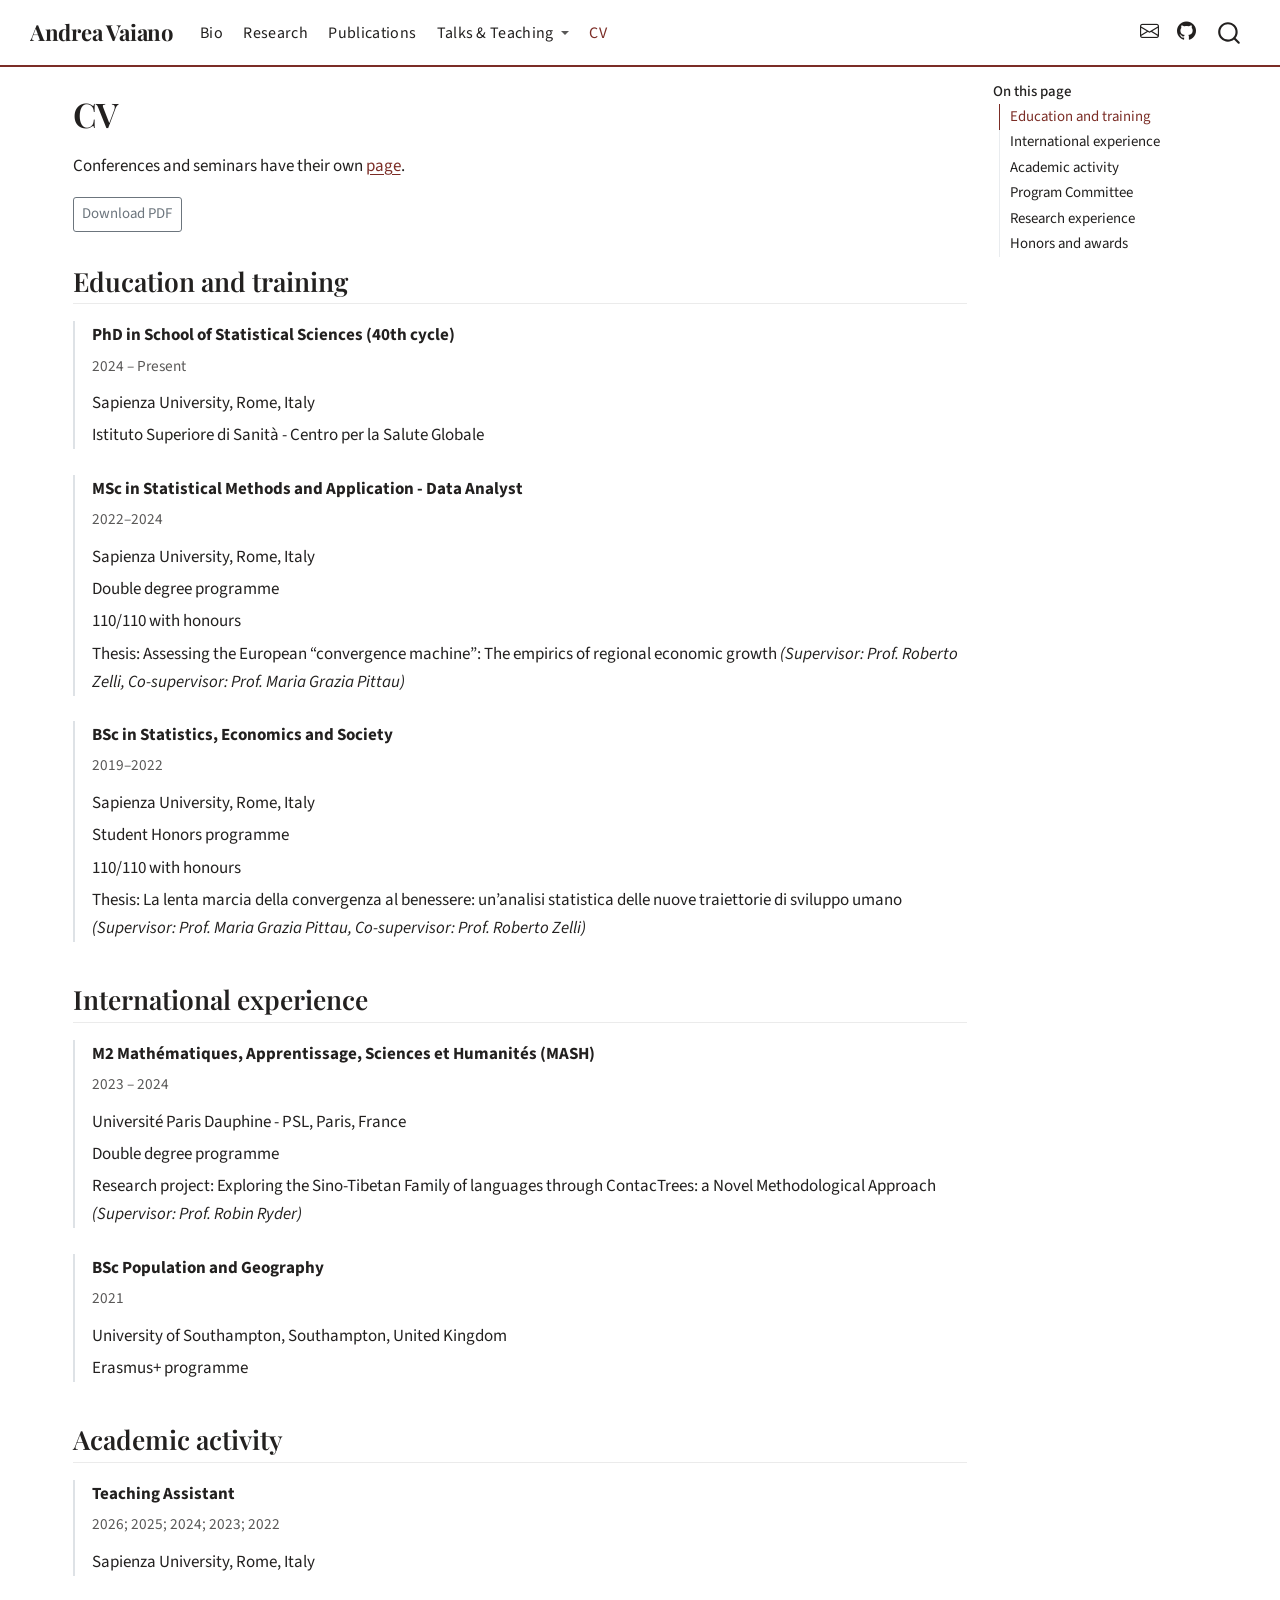
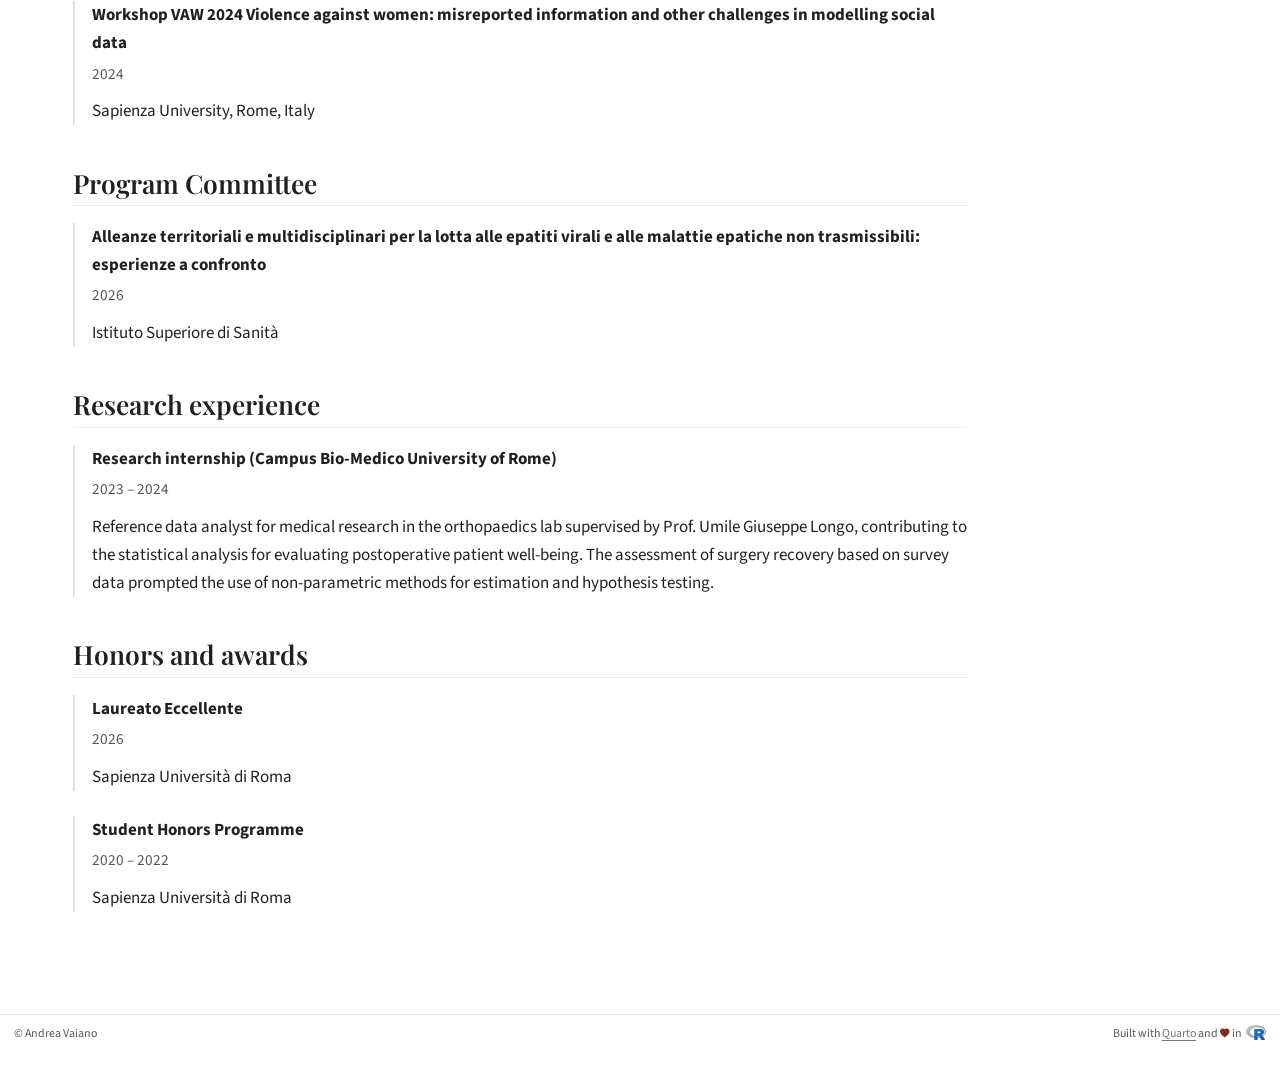
==== cv.html @ 14b9218e "Built site for gh-pages" ====
<!DOCTYPE html>
<html xmlns="http://www.w3.org/1999/xhtml" lang="en" xml:lang="en"><head>

<meta charset="utf-8">
<meta name="generator" content="quarto-1.9.37">

<meta name="viewport" content="width=device-width, initial-scale=1.0, user-scalable=yes">


<title>CV – Andrea Vaiano</title>
<style>
/* Default styles provided by pandoc.
** See https://pandoc.org/MANUAL.html#variables-for-html for config info.
*/
code{white-space: pre-wrap;}
span.smallcaps{font-variant: small-caps;}
div.columns{display: flex; gap: min(4vw, 1.5em);}
div.column{flex: auto; overflow-x: auto;}
div.hanging-indent{margin-left: 1.5em; text-indent: -1.5em;}
ul.task-list{list-style: none;}
ul.task-list li input[type="checkbox"] {
  width: 0.8em;
  margin: 0 0.8em 0.2em -1em; /* quarto-specific, see https://github.com/quarto-dev/quarto-cli/issues/4556 */ 
  vertical-align: middle;
}
</style>


<script src="site_libs/quarto-nav/quarto-nav.js"></script>
<script src="site_libs/quarto-nav/headroom.min.js"></script>
<script src="site_libs/clipboard/clipboard.min.js"></script>
<script src="site_libs/quarto-search/autocomplete.umd.js"></script>
<script src="site_libs/quarto-search/fuse.min.js"></script>
<script src="site_libs/quarto-search/quarto-search.js"></script>
<meta name="quarto:offset" content="./">
<script src="site_libs/quarto-html/quarto.js" type="module"></script>
<script src="site_libs/quarto-html/tabsets/tabsets.js" type="module"></script>
<script src="site_libs/quarto-html/popper.min.js"></script>
<script src="site_libs/quarto-html/tippy.umd.min.js"></script>
<script src="site_libs/quarto-html/anchor.min.js"></script>
<link href="site_libs/quarto-html/tippy.css" rel="stylesheet">
<link href="site_libs/quarto-html/quarto-syntax-highlighting-7f8f88aac4f3542376d5c11b86a4c14d.css" rel="stylesheet" id="quarto-text-highlighting-styles">
<script src="site_libs/bootstrap/bootstrap.min.js"></script>
<link href="site_libs/bootstrap/bootstrap-icons.css" rel="stylesheet">
<link href="site_libs/bootstrap/bootstrap-4d39a0b7a524b944af52eb1f15d9a8ce.min.css" rel="stylesheet" append-hash="true" id="quarto-bootstrap" data-mode="light">
<script id="quarto-search-options" type="application/json">{
  "location": "navbar",
  "copy-button": false,
  "collapse-after": 3,
  "panel-placement": "end",
  "type": "overlay",
  "limit": 50,
  "keyboard-shortcut": [
    "f",
    "/",
    "s"
  ],
  "show-item-context": false,
  "language": {
    "search-no-results-text": "No results",
    "search-matching-documents-text": "matching documents",
    "search-copy-link-title": "Copy link to search",
    "search-hide-matches-text": "Hide additional matches",
    "search-more-match-text": "more match in this document",
    "search-more-matches-text": "more matches in this document",
    "search-clear-button-title": "Clear",
    "search-text-placeholder": "",
    "search-detached-cancel-button-title": "Cancel",
    "search-submit-button-title": "Submit",
    "search-label": "Search"
  }
}</script>


<link rel="stylesheet" href="styles.css">
</head>

<body class="nav-fixed quarto-light">

<div id="quarto-search-results"></div>
  <header id="quarto-header" class="headroom fixed-top">
    <nav class="navbar navbar-expand-lg " data-bs-theme="dark">
      <div class="navbar-container container-fluid">
      <div class="navbar-brand-container mx-auto">
    <a class="navbar-brand" href="./index.html">
    <span class="navbar-title">Andrea Vaiano</span>
    </a>
  </div>
            <div id="quarto-search" class="" title="Search"></div>
          <button class="navbar-toggler" type="button" data-bs-toggle="collapse" data-bs-target="#navbarCollapse" aria-controls="navbarCollapse" role="menu" aria-expanded="false" aria-label="Toggle navigation" onclick="if (window.quartoToggleHeadroom) { window.quartoToggleHeadroom(); }">
  <span class="navbar-toggler-icon"></span>
</button>
          <div class="collapse navbar-collapse" id="navbarCollapse">
            <ul class="navbar-nav navbar-nav-scroll me-auto">
  <li class="nav-item">
    <a class="nav-link" href="./index.html"> 
<span class="menu-text">Bio</span></a>
  </li>  
  <li class="nav-item">
    <a class="nav-link" href="./research.html"> 
<span class="menu-text">Research</span></a>
  </li>  
  <li class="nav-item">
    <a class="nav-link" href="./publications.html"> 
<span class="menu-text">Publications</span></a>
  </li>  
  <li class="nav-item dropdown ">
    <a class="nav-link dropdown-toggle" href="#" id="nav-menu-talks--teaching" role="link" data-bs-toggle="dropdown" aria-expanded="false">
 <span class="menu-text">Talks &amp; Teaching</span>
    </a>
    <ul class="dropdown-menu" aria-labelledby="nav-menu-talks--teaching">    
        <li>
    <a class="dropdown-item" href="./talks/teaching.html">
 <span class="dropdown-text">Teaching (TA)</span></a>
  </li>  
        <li>
    <a class="dropdown-item" href="./talks/seminars.html">
 <span class="dropdown-text">Seminars</span></a>
  </li>  
        <li>
    <a class="dropdown-item" href="./talks/conferences.html">
 <span class="dropdown-text">Conferences</span></a>
  </li>  
    </ul>
  </li>
  <li class="nav-item">
    <a class="nav-link active" href="./cv.html" aria-current="page"> 
<span class="menu-text">CV</span></a>
  </li>  
</ul>
            <ul class="navbar-nav navbar-nav-scroll ms-auto">
  <li class="nav-item compact">
    <a class="nav-link" href="mailto:andrea.vaiano@uniroma1.it"> <i class="bi bi-envelope" role="img">
</i> 
<span class="menu-text"></span></a>
  </li>  
  <li class="nav-item compact">
    <a class="nav-link" href="https://github.com/andyvaia"> <i class="bi bi-github" role="img">
</i> 
<span class="menu-text"></span></a>
  </li>  
</ul>
          </div> <!-- /navcollapse -->
            <div class="quarto-navbar-tools">
</div>
      </div> <!-- /container-fluid -->
    </nav>
</header>
<!-- content -->
<div id="quarto-content" class="quarto-container page-columns page-rows-contents page-layout-full page-navbar">
<!-- sidebar -->
<!-- margin-sidebar -->
    <div id="quarto-margin-sidebar" class="sidebar margin-sidebar">
        <nav id="TOC" role="doc-toc" class="toc-active">
    <h2 id="toc-title">On this page</h2>
   
  <ul>
  <li><a href="#education-and-training" id="toc-education-and-training" class="nav-link active" data-scroll-target="#education-and-training">Education and training</a></li>
  <li><a href="#international-experience" id="toc-international-experience" class="nav-link" data-scroll-target="#international-experience">International experience</a></li>
  <li><a href="#academic-activity" id="toc-academic-activity" class="nav-link" data-scroll-target="#academic-activity">Academic activity</a></li>
  <li><a href="#program-committee" id="toc-program-committee" class="nav-link" data-scroll-target="#program-committee">Program Committee</a></li>
  <li><a href="#research-experience" id="toc-research-experience" class="nav-link" data-scroll-target="#research-experience">Research experience</a></li>
  <li><a href="#honors-and-awards" id="toc-honors-and-awards" class="nav-link" data-scroll-target="#honors-and-awards">Honors and awards</a></li>
  </ul>
</nav>
    </div>
<!-- main -->
<main class="content column-page-left" id="quarto-document-content">

<header id="title-block-header" class="quarto-title-block default">
<div class="quarto-title">
<h1 class="title">CV</h1>
</div>



<div class="quarto-title-meta column-page-left">

    
  
    
  </div>
  


</header>


<!-- This page is generated from `` cv_source/CV_Andrea_Vaiano_no_dati.tex `` — the same LaTeX source as the PDF. To update it, edit the `.tex` and re-render the site.  -->
<p>Conferences and seminars have their own <a href="./talks/conferences.html">page</a>.</p>
<p><a href="cv.pdf" class="btn btn-outline-secondary btn-sm" role="button">Download PDF</a></p>
<section id="education-and-training" class="level2">
<h2 class="anchored" data-anchor-id="education-and-training">Education and training</h2>
<div class="entry">
<p><strong>PhD in School of Statistical Sciences (40th cycle)</strong></p>
<p>2024 – Present</p>
<p>Sapienza University, Rome, Italy</p>
<p>Istituto Superiore di Sanità - Centro per la Salute Globale</p>
</div>
<div class="entry">
<p><strong>MSc in Statistical Methods and Application - Data Analyst</strong></p>
<p>2022–2024</p>
<p>Sapienza University, Rome, Italy</p>
<p>Double degree programme</p>
<p>110/110 with honours</p>
<p>Thesis: Assessing the European “convergence machine”: The empirics of regional economic growth <em>(Supervisor: Prof.&nbsp;Roberto Zelli, Co-supervisor: Prof.&nbsp;Maria Grazia Pittau)</em></p>
</div>
<div class="entry">
<p><strong>BSc in Statistics, Economics and Society</strong></p>
<p>2019–2022</p>
<p>Sapienza University, Rome, Italy</p>
<p>Student Honors programme</p>
<p>110/110 with honours</p>
<p>Thesis: La lenta marcia della convergenza al benessere: un’analisi statistica delle nuove traiettorie di sviluppo umano <em>(Supervisor: Prof.&nbsp;Maria Grazia Pittau, Co-supervisor: Prof.&nbsp;Roberto Zelli)</em></p>
</div>
</section>
<section id="international-experience" class="level2">
<h2 class="anchored" data-anchor-id="international-experience">International experience</h2>
<div class="entry">
<p><strong>M2 Mathématiques, Apprentissage, Sciences et Humanités (MASH)</strong></p>
<p>2023 – 2024</p>
<p>Université Paris Dauphine - PSL, Paris, France</p>
<p>Double degree programme</p>
<p>Research project: Exploring the Sino-Tibetan Family of languages through ContacTrees: a Novel Methodological Approach <em>(Supervisor: Prof.&nbsp;Robin Ryder)</em></p>
</div>
<div class="entry">
<p><strong>BSc Population and Geography</strong></p>
<p>2021</p>
<p>University of Southampton, Southampton, United Kingdom</p>
<p>Erasmus+ programme</p>
</div>
</section>
<section id="academic-activity" class="level2">
<h2 class="anchored" data-anchor-id="academic-activity">Academic activity</h2>
<div class="entry">
<p><strong>Teaching Assistant</strong></p>
<p>2026; 2025; 2024; 2023; 2022</p>
<p>Sapienza University, Rome, Italy</p>
</div>
<div class="entry">
<p><strong>Workshop VAW 2024 Violence against women: misreported information and other challenges in modelling social data</strong></p>
<p>2024</p>
<p>Sapienza University, Rome, Italy</p>
</div>
</section>
<section id="program-committee" class="level2">
<h2 class="anchored" data-anchor-id="program-committee">Program Committee</h2>
<div class="entry">
<p><strong>Alleanze territoriali e multidisciplinari per la lotta alle epatiti virali e alle malattie epatiche non trasmissibili: esperienze a confronto</strong></p>
<p>2026</p>
<p>Istituto Superiore di Sanità</p>
</div>
</section>
<section id="research-experience" class="level2">
<h2 class="anchored" data-anchor-id="research-experience">Research experience</h2>
<div class="entry">
<p><strong>Research internship (Campus Bio-Medico University of Rome)</strong></p>
<p>2023 – 2024</p>
<p>Reference data analyst for medical research in the orthopaedics lab supervised by Prof.&nbsp;Umile Giuseppe Longo, contributing to the statistical analysis for evaluating postoperative patient well-being. The assessment of surgery recovery based on survey data prompted the use of non-parametric methods for estimation and hypothesis testing.</p>
</div>
</section>
<section id="honors-and-awards" class="level2">
<h2 class="anchored" data-anchor-id="honors-and-awards">Honors and awards</h2>
<div class="entry">
<p><strong>Laureato Eccellente</strong></p>
<p>2026</p>
<p>Sapienza Università di Roma</p>
</div>
<div class="entry">
<p><strong>Student Honors Programme</strong></p>
<p>2020 – 2022</p>
<p>Sapienza Università di Roma</p>
</div>


</section>

</main> <!-- /main -->
<script id="quarto-html-after-body" type="application/javascript">
  window.document.addEventListener("DOMContentLoaded", function (event) {
    const icon = "";
    const anchorJS = new window.AnchorJS();
    anchorJS.options = {
      placement: 'right',
      icon: icon
    };
    anchorJS.add('.anchored');
    const isCodeAnnotation = (el) => {
      for (const clz of el.classList) {
        if (clz.startsWith('code-annotation-')) {                     
          return true;
        }
      }
      return false;
    }
    const onCopySuccess = function(e) {
      // button target
      const button = e.trigger;
      // don't keep focus
      button.blur();
      // flash "checked"
      button.classList.add('code-copy-button-checked');
      var currentTitle = button.getAttribute("title");
      button.setAttribute("title", "Copied!");
      let tooltip;
      if (window.bootstrap) {
        button.setAttribute("data-bs-toggle", "tooltip");
        button.setAttribute("data-bs-placement", "left");
        button.setAttribute("data-bs-title", "Copied!");
        tooltip = new bootstrap.Tooltip(button, 
          { trigger: "manual", 
            customClass: "code-copy-button-tooltip",
            offset: [0, -8]});
        tooltip.show();    
      }
      setTimeout(function() {
        if (tooltip) {
          tooltip.hide();
          button.removeAttribute("data-bs-title");
          button.removeAttribute("data-bs-toggle");
          button.removeAttribute("data-bs-placement");
        }
        button.setAttribute("title", currentTitle);
        button.classList.remove('code-copy-button-checked');
      }, 1000);
      // clear code selection
      e.clearSelection();
    }
    const getTextToCopy = function(trigger) {
      const outerScaffold = trigger.parentElement.cloneNode(true);
      const codeEl = outerScaffold.querySelector('code');
      for (const childEl of codeEl.children) {
        if (isCodeAnnotation(childEl)) {
          childEl.remove();
        }
      }
      return codeEl.innerText;
    }
    const clipboard = new window.ClipboardJS('.code-copy-button:not([data-in-quarto-modal])', {
      text: getTextToCopy
    });
    clipboard.on('success', onCopySuccess);
    if (window.document.getElementById('quarto-embedded-source-code-modal')) {
      const clipboardModal = new window.ClipboardJS('.code-copy-button[data-in-quarto-modal]', {
        text: getTextToCopy,
        container: window.document.getElementById('quarto-embedded-source-code-modal')
      });
      clipboardModal.on('success', onCopySuccess);
    }
      var localhostRegex = new RegExp(/^(?:http|https):\/\/localhost\:?[0-9]*\//);
      var mailtoRegex = new RegExp(/^mailto:/);
        var filterRegex = new RegExp("https:\/\/andyvaia\.github\.io\/");
      var isInternal = (href) => {
          return filterRegex.test(href) || localhostRegex.test(href) || mailtoRegex.test(href);
      }
      // Inspect non-navigation links and adorn them if external
     var links = window.document.querySelectorAll('a[href]:not(.nav-link):not(.navbar-brand):not(.toc-action):not(.sidebar-link):not(.sidebar-item-toggle):not(.pagination-link):not(.no-external):not([aria-hidden]):not(.dropdown-item):not(.quarto-navigation-tool):not(.about-link)');
      for (var i=0; i<links.length; i++) {
        const link = links[i];
        if (!isInternal(link.href)) {
          // undo the damage that might have been done by quarto-nav.js in the case of
          // links that we want to consider external
          if (link.dataset.originalHref !== undefined) {
            link.href = link.dataset.originalHref;
          }
        }
      }
    function tippyHover(el, contentFn, onTriggerFn, onUntriggerFn) {
      const config = {
        allowHTML: true,
        maxWidth: 500,
        delay: 100,
        arrow: false,
        appendTo: function(el) {
            return el.parentElement;
        },
        interactive: true,
        interactiveBorder: 10,
        theme: 'quarto',
        placement: 'bottom-start',
      };
      if (contentFn) {
        config.content = contentFn;
      }
      if (onTriggerFn) {
        config.onTrigger = onTriggerFn;
      }
      if (onUntriggerFn) {
        config.onUntrigger = onUntriggerFn;
      }
      window.tippy(el, config); 
    }
    const noterefs = window.document.querySelectorAll('a[role="doc-noteref"]');
    for (var i=0; i<noterefs.length; i++) {
      const ref = noterefs[i];
      tippyHover(ref, function() {
        // use id or data attribute instead here
        let href = ref.getAttribute('data-footnote-href') || ref.getAttribute('href');
        try { href = new URL(href).hash; } catch {}
        const id = href.replace(/^#\/?/, "");
        const note = window.document.getElementById(id);
        if (note) {
          return note.innerHTML;
        } else {
          return "";
        }
      });
    }
    const xrefs = window.document.querySelectorAll('a.quarto-xref');
    const processXRef = (id, note) => {
      // Strip column container classes
      const stripColumnClz = (el) => {
        el.classList.remove("page-full", "page-columns");
        if (el.children) {
          for (const child of el.children) {
            stripColumnClz(child);
          }
        }
      }
      stripColumnClz(note)
      if (id === null || id.startsWith('sec-')) {
        // Special case sections, only their first couple elements
        const container = document.createElement("div");
        if (note.children && note.children.length > 2) {
          container.appendChild(note.children[0].cloneNode(true));
          for (let i = 1; i < note.children.length; i++) {
            const child = note.children[i];
            if (child.tagName === "P" && child.innerText === "") {
              continue;
            } else {
              container.appendChild(child.cloneNode(true));
              break;
            }
          }
          if (window.Quarto?.typesetMath) {
            window.Quarto.typesetMath(container);
          }
          return container.innerHTML
        } else {
          if (window.Quarto?.typesetMath) {
            window.Quarto.typesetMath(note);
          }
          return note.innerHTML;
        }
      } else {
        // Remove any anchor links if they are present
        const anchorLink = note.querySelector('a.anchorjs-link');
        if (anchorLink) {
          anchorLink.remove();
        }
        if (window.Quarto?.typesetMath) {
          window.Quarto.typesetMath(note);
        }
        if (note.classList.contains("callout")) {
          return note.outerHTML;
        } else {
          return note.innerHTML;
        }
      }
    }
    for (var i=0; i<xrefs.length; i++) {
      const xref = xrefs[i];
      tippyHover(xref, undefined, function(instance) {
        instance.disable();
        let url = xref.getAttribute('href');
        let hash = undefined; 
        if (url.startsWith('#')) {
          hash = url;
        } else {
          try { hash = new URL(url).hash; } catch {}
        }
        if (hash) {
          const id = hash.replace(/^#\/?/, "");
          const note = window.document.getElementById(id);
          if (note !== null) {
            try {
              const html = processXRef(id, note.cloneNode(true));
              instance.setContent(html);
            } finally {
              instance.enable();
              instance.show();
            }
          } else {
            // See if we can fetch this
            fetch(url.split('#')[0])
            .then(res => res.text())
            .then(html => {
              const parser = new DOMParser();
              const htmlDoc = parser.parseFromString(html, "text/html");
              const note = htmlDoc.getElementById(id);
              if (note !== null) {
                const html = processXRef(id, note);
                instance.setContent(html);
              } 
            }).finally(() => {
              instance.enable();
              instance.show();
            });
          }
        } else {
          // See if we can fetch a full url (with no hash to target)
          // This is a special case and we should probably do some content thinning / targeting
          fetch(url)
          .then(res => res.text())
          .then(html => {
            const parser = new DOMParser();
            const htmlDoc = parser.parseFromString(html, "text/html");
            const note = htmlDoc.querySelector('main.content');
            if (note !== null) {
              // This should only happen for chapter cross references
              // (since there is no id in the URL)
              // remove the first header
              if (note.children.length > 0 && note.children[0].tagName === "HEADER") {
                note.children[0].remove();
              }
              const html = processXRef(null, note);
              instance.setContent(html);
            } 
          }).finally(() => {
            instance.enable();
            instance.show();
          });
        }
      }, function(instance) {
      });
    }
        let selectedAnnoteEl;
        const selectorForAnnotation = ( cell, annotation) => {
          let cellAttr = 'data-code-cell="' + cell + '"';
          let lineAttr = 'data-code-annotation="' +  annotation + '"';
          const selector = 'span[' + cellAttr + '][' + lineAttr + ']';
          return selector;
        }
        const selectCodeLines = (annoteEl) => {
          const doc = window.document;
          const targetCell = annoteEl.getAttribute("data-target-cell");
          const targetAnnotation = annoteEl.getAttribute("data-target-annotation");
          const annoteSpan = window.document.querySelector(selectorForAnnotation(targetCell, targetAnnotation));
          const lines = annoteSpan.getAttribute("data-code-lines").split(",");
          const lineIds = lines.map((line) => {
            return targetCell + "-" + line;
          })
          let top = null;
          let height = null;
          let parent = null;
          if (lineIds.length > 0) {
              //compute the position of the single el (top and bottom and make a div)
              const el = window.document.getElementById(lineIds[0]);
              top = el.offsetTop;
              height = el.offsetHeight;
              parent = el.parentElement.parentElement;
            if (lineIds.length > 1) {
              const lastEl = window.document.getElementById(lineIds[lineIds.length - 1]);
              const bottom = lastEl.offsetTop + lastEl.offsetHeight;
              height = bottom - top;
            }
            if (top !== null && height !== null && parent !== null) {
              // cook up a div (if necessary) and position it 
              let div = window.document.getElementById("code-annotation-line-highlight");
              if (div === null) {
                div = window.document.createElement("div");
                div.setAttribute("id", "code-annotation-line-highlight");
                div.style.position = 'absolute';
                parent.appendChild(div);
              }
              div.style.top = top - 2 + "px";
              div.style.height = height + 4 + "px";
              div.style.left = 0;
              let gutterDiv = window.document.getElementById("code-annotation-line-highlight-gutter");
              if (gutterDiv === null) {
                gutterDiv = window.document.createElement("div");
                gutterDiv.setAttribute("id", "code-annotation-line-highlight-gutter");
                gutterDiv.style.position = 'absolute';
                const codeCell = window.document.getElementById(targetCell);
                const gutter = codeCell.querySelector('.code-annotation-gutter');
                gutter.appendChild(gutterDiv);
              }
              gutterDiv.style.top = top - 2 + "px";
              gutterDiv.style.height = height + 4 + "px";
            }
            selectedAnnoteEl = annoteEl;
          }
        };
        const unselectCodeLines = () => {
          const elementsIds = ["code-annotation-line-highlight", "code-annotation-line-highlight-gutter"];
          elementsIds.forEach((elId) => {
            const div = window.document.getElementById(elId);
            if (div) {
              div.remove();
            }
          });
          selectedAnnoteEl = undefined;
        };
          // Handle positioning of the toggle
      window.addEventListener(
        "resize",
        throttle(() => {
          elRect = undefined;
          if (selectedAnnoteEl) {
            selectCodeLines(selectedAnnoteEl);
          }
        }, 10)
      );
      function throttle(fn, ms) {
      let throttle = false;
      let timer;
        return (...args) => {
          if(!throttle) { // first call gets through
              fn.apply(this, args);
              throttle = true;
          } else { // all the others get throttled
              if(timer) clearTimeout(timer); // cancel #2
              timer = setTimeout(() => {
                fn.apply(this, args);
                timer = throttle = false;
              }, ms);
          }
        };
      }
        // Attach click handler to the DT
        const annoteDls = window.document.querySelectorAll('dt[data-target-cell]');
        for (const annoteDlNode of annoteDls) {
          annoteDlNode.addEventListener('click', (event) => {
            const clickedEl = event.target;
            if (clickedEl !== selectedAnnoteEl) {
              unselectCodeLines();
              const activeEl = window.document.querySelector('dt[data-target-cell].code-annotation-active');
              if (activeEl) {
                activeEl.classList.remove('code-annotation-active');
              }
              selectCodeLines(clickedEl);
              clickedEl.classList.add('code-annotation-active');
            } else {
              // Unselect the line
              unselectCodeLines();
              clickedEl.classList.remove('code-annotation-active');
            }
          });
        }
    const findCites = (el) => {
      const parentEl = el.parentElement;
      if (parentEl) {
        const cites = parentEl.dataset.cites;
        if (cites) {
          return {
            el,
            cites: cites.split(' ')
          };
        } else {
          return findCites(el.parentElement)
        }
      } else {
        return undefined;
      }
    };
    var bibliorefs = window.document.querySelectorAll('a[role="doc-biblioref"]');
    for (var i=0; i<bibliorefs.length; i++) {
      const ref = bibliorefs[i];
      const citeInfo = findCites(ref);
      if (citeInfo) {
        tippyHover(citeInfo.el, function() {
          var popup = window.document.createElement('div');
          citeInfo.cites.forEach(function(cite) {
            var citeDiv = window.document.createElement('div');
            citeDiv.classList.add('hanging-indent');
            citeDiv.classList.add('csl-entry');
            var biblioDiv = window.document.getElementById('ref-' + cite);
            if (biblioDiv) {
              citeDiv.innerHTML = biblioDiv.innerHTML;
            }
            popup.appendChild(citeDiv);
          });
          return popup.innerHTML;
        });
      }
    }
  });
  </script>
</div> <!-- /content -->
<footer class="footer">
  <div class="nav-footer">
    <div class="nav-footer-left">
<p>© Andrea Vaiano</p>
</div>   
    <div class="nav-footer-center">
      &nbsp;
    </div>
    <div class="nav-footer-right">
<p>Built with <a href="https://quarto.org">Quarto</a> and <i class="bi bi-heart-fill" aria-hidden="true"></i> in <a href="https://www.r-project.org"><img src="./images/Rlogo.svg" class="footer-logo" alt="R"></a></p>
</div>
  </div>
</footer>




</body></html>
---- site_libs/quarto-html/tippy.css ----
.tippy-box[data-animation=fade][data-state=hidden]{opacity:0}[data-tippy-root]{max-width:calc(100vw - 10px)}.tippy-box{position:relative;background-color:#333;color:#fff;border-radius:4px;font-size:14px;line-height:1.4;white-space:normal;outline:0;transition-property:transform,visibility,opacity}.tippy-box[data-placement^=top]>.tippy-arrow{bottom:0}.tippy-box[data-placement^=top]>.tippy-arrow:before{bottom:-7px;left:0;border-width:8px 8px 0;border-top-color:initial;transform-origin:center top}.tippy-box[data-placement^=bottom]>.tippy-arrow{top:0}.tippy-box[data-placement^=bottom]>.tippy-arrow:before{top:-7px;left:0;border-width:0 8px 8px;border-bottom-color:initial;transform-origin:center bottom}.tippy-box[data-placement^=left]>.tippy-arrow{right:0}.tippy-box[data-placement^=left]>.tippy-arrow:before{border-width:8px 0 8px 8px;border-left-color:initial;right:-7px;transform-origin:center left}.tippy-box[data-placement^=right]>.tippy-arrow{left:0}.tippy-box[data-placement^=right]>.tippy-arrow:before{left:-7px;border-width:8px 8px 8px 0;border-right-color:initial;transform-origin:center right}.tippy-box[data-inertia][data-state=visible]{transition-timing-function:cubic-bezier(.54,1.5,.38,1.11)}.tippy-arrow{width:16px;height:16px;color:#333}.tippy-arrow:before{content:"";position:absolute;border-color:transparent;border-style:solid}.tippy-content{position:relative;padding:5px 9px;z-index:1}
---- site_libs/quarto-html/quarto-syntax-highlighting-7f8f88aac4f3542376d5c11b86a4c14d.css ----
/* quarto syntax highlight colors */
:root {
  --quarto-hl-ot-color: #003B4F;
  --quarto-hl-at-color: #657422;
  --quarto-hl-ss-color: #20794D;
  --quarto-hl-an-color: #5E5E5E;
  --quarto-hl-fu-color: #4758AB;
  --quarto-hl-st-color: #20794D;
  --quarto-hl-cf-color: #003B4F;
  --quarto-hl-op-color: #5E5E5E;
  --quarto-hl-er-color: #AD0000;
  --quarto-hl-bn-color: #AD0000;
  --quarto-hl-al-color: #AD0000;
  --quarto-hl-va-color: #111111;
  --quarto-hl-bu-color: inherit;
  --quarto-hl-ex-color: inherit;
  --quarto-hl-pp-color: #AD0000;
  --quarto-hl-in-color: #5E5E5E;
  --quarto-hl-vs-color: #20794D;
  --quarto-hl-wa-color: #5E5E5E;
  --quarto-hl-do-color: #5E5E5E;
  --quarto-hl-im-color: #00769E;
  --quarto-hl-ch-color: #20794D;
  --quarto-hl-dt-color: #AD0000;
  --quarto-hl-fl-color: #AD0000;
  --quarto-hl-co-color: #5E5E5E;
  --quarto-hl-cv-color: #5E5E5E;
  --quarto-hl-cn-color: #8f5902;
  --quarto-hl-sc-color: #5E5E5E;
  --quarto-hl-dv-color: #AD0000;
  --quarto-hl-kw-color: #003B4F;
}

/* other quarto variables */
:root {
  --quarto-font-monospace: SFMono-Regular, Menlo, Monaco, Consolas, "Liberation Mono", "Courier New", monospace;
}

/* syntax highlight based on Pandoc's rules */
pre > code.sourceCode > span {
  color: #003B4F;
}

code.sourceCode > span {
  color: #003B4F;
}

div.sourceCode,
div.sourceCode pre.sourceCode {
  color: #003B4F;
}

/* Normal */
code span {
  color: #003B4F;
}

/* Alert */
code span.al {
  color: #AD0000;
  font-style: inherit;
}

/* Annotation */
code span.an {
  color: #5E5E5E;
  font-style: inherit;
}

/* Attribute */
code span.at {
  color: #657422;
  font-style: inherit;
}

/* BaseN */
code span.bn {
  color: #AD0000;
  font-style: inherit;
}

/* BuiltIn */
code span.bu {
  font-style: inherit;
}

/* ControlFlow */
code span.cf {
  color: #003B4F;
  font-weight: bold;
  font-style: inherit;
}

/* Char */
code span.ch {
  color: #20794D;
  font-style: inherit;
}

/* Constant */
code span.cn {
  color: #8f5902;
  font-style: inherit;
}

/* Comment */
code span.co {
  color: #5E5E5E;
  font-style: inherit;
}

/* CommentVar */
code span.cv {
  color: #5E5E5E;
  font-style: italic;
}

/* Documentation */
code span.do {
  color: #5E5E5E;
  font-style: italic;
}

/* DataType */
code span.dt {
  color: #AD0000;
  font-style: inherit;
}

/* DecVal */
code span.dv {
  color: #AD0000;
  font-style: inherit;
}

/* Error */
code span.er {
  color: #AD0000;
  font-style: inherit;
}

/* Extension */
code span.ex {
  font-style: inherit;
}

/* Float */
code span.fl {
  color: #AD0000;
  font-style: inherit;
}

/* Function */
code span.fu {
  color: #4758AB;
  font-style: inherit;
}

/* Import */
code span.im {
  color: #00769E;
  font-style: inherit;
}

/* Information */
code span.in {
  color: #5E5E5E;
  font-style: inherit;
}

/* Keyword */
code span.kw {
  color: #003B4F;
  font-weight: bold;
  font-style: inherit;
}

/* Operator */
code span.op {
  color: #5E5E5E;
  font-style: inherit;
}

/* Other */
code span.ot {
  color: #003B4F;
  font-style: inherit;
}

/* Preprocessor */
code span.pp {
  color: #AD0000;
  font-style: inherit;
}

/* SpecialChar */
code span.sc {
  color: #5E5E5E;
  font-style: inherit;
}

/* SpecialString */
code span.ss {
  color: #20794D;
  font-style: inherit;
}

/* String */
code span.st {
  color: #20794D;
  font-style: inherit;
}

/* Variable */
code span.va {
  color: #111111;
  font-style: inherit;
}

/* VerbatimString */
code span.vs {
  color: #20794D;
  font-style: inherit;
}

/* Warning */
code span.wa {
  color: #5E5E5E;
  font-style: italic;
}

.prevent-inlining {
  content: "</";
}

/*# sourceMappingURL=789ad8cd35626ba772517505b42a116e.css.map */
---- styles.css ----
/* Custom styling layered on top of the Quarto theme.
   Kept minimal — these rules use Bootstrap variables so they follow whatever theme
   is set in _quarto.yml. */

/* Entry blocks: used for talks, teaching and projects instead of tables.
   Each entry is a title line followed by a muted detail line. */
.entry {
  padding-left: 1rem;
  border-left: 2px solid var(--bs-border-color, #dee2e6);
  margin-bottom: 1.5rem;
}

.entry p {
  margin-bottom: 0.25rem;
}

/* The second paragraph of an entry is the metadata line (venue, date, status).
   Anything after it — an abstract or summary — stays normal body text. */
.entry p:nth-of-type(2) {
  font-size: 0.9rem;
  color: var(--bs-secondary-color, #6c757d);
}

.entry p:last-child {
  margin-bottom: 0;
}

/* Give the body a little air after the metadata line. Only the first body paragraph
   gets the gap, so multi-line CV entries stay compact. */
.entry p:nth-of-type(3) {
  margin-top: 0.6rem;
}

/* Site footer: quiet, with the heart picking up the theme accent. */
.nav-footer {
  border-top: 1px solid var(--bs-border-color, #dee2e6);
  font-size: 0.85rem;
  color: var(--bs-secondary-color, #6c757d);
}

.nav-footer .bi-heart-fill {
  color: var(--bs-primary, #7b2d26);
  font-size: 0.8em;
  vertical-align: baseline;
}

/* Official R logo (images/Rlogo.svg, CC-BY-SA 4.0 — see README). */
.nav-footer .footer-logo {
  height: 1.3em;
  width: auto;
  vertical-align: -0.3em;
  margin-left: 0.15em;
}

/* Year / section headings above a run of entries. */
.entry-group {
  margin-top: 2rem;
  margin-bottom: 1rem;
  font-size: 0.95rem;
  font-weight: 600;
  letter-spacing: 0.08em;
  text-transform: uppercase;
  color: var(--bs-secondary-color, #6c757d);
}
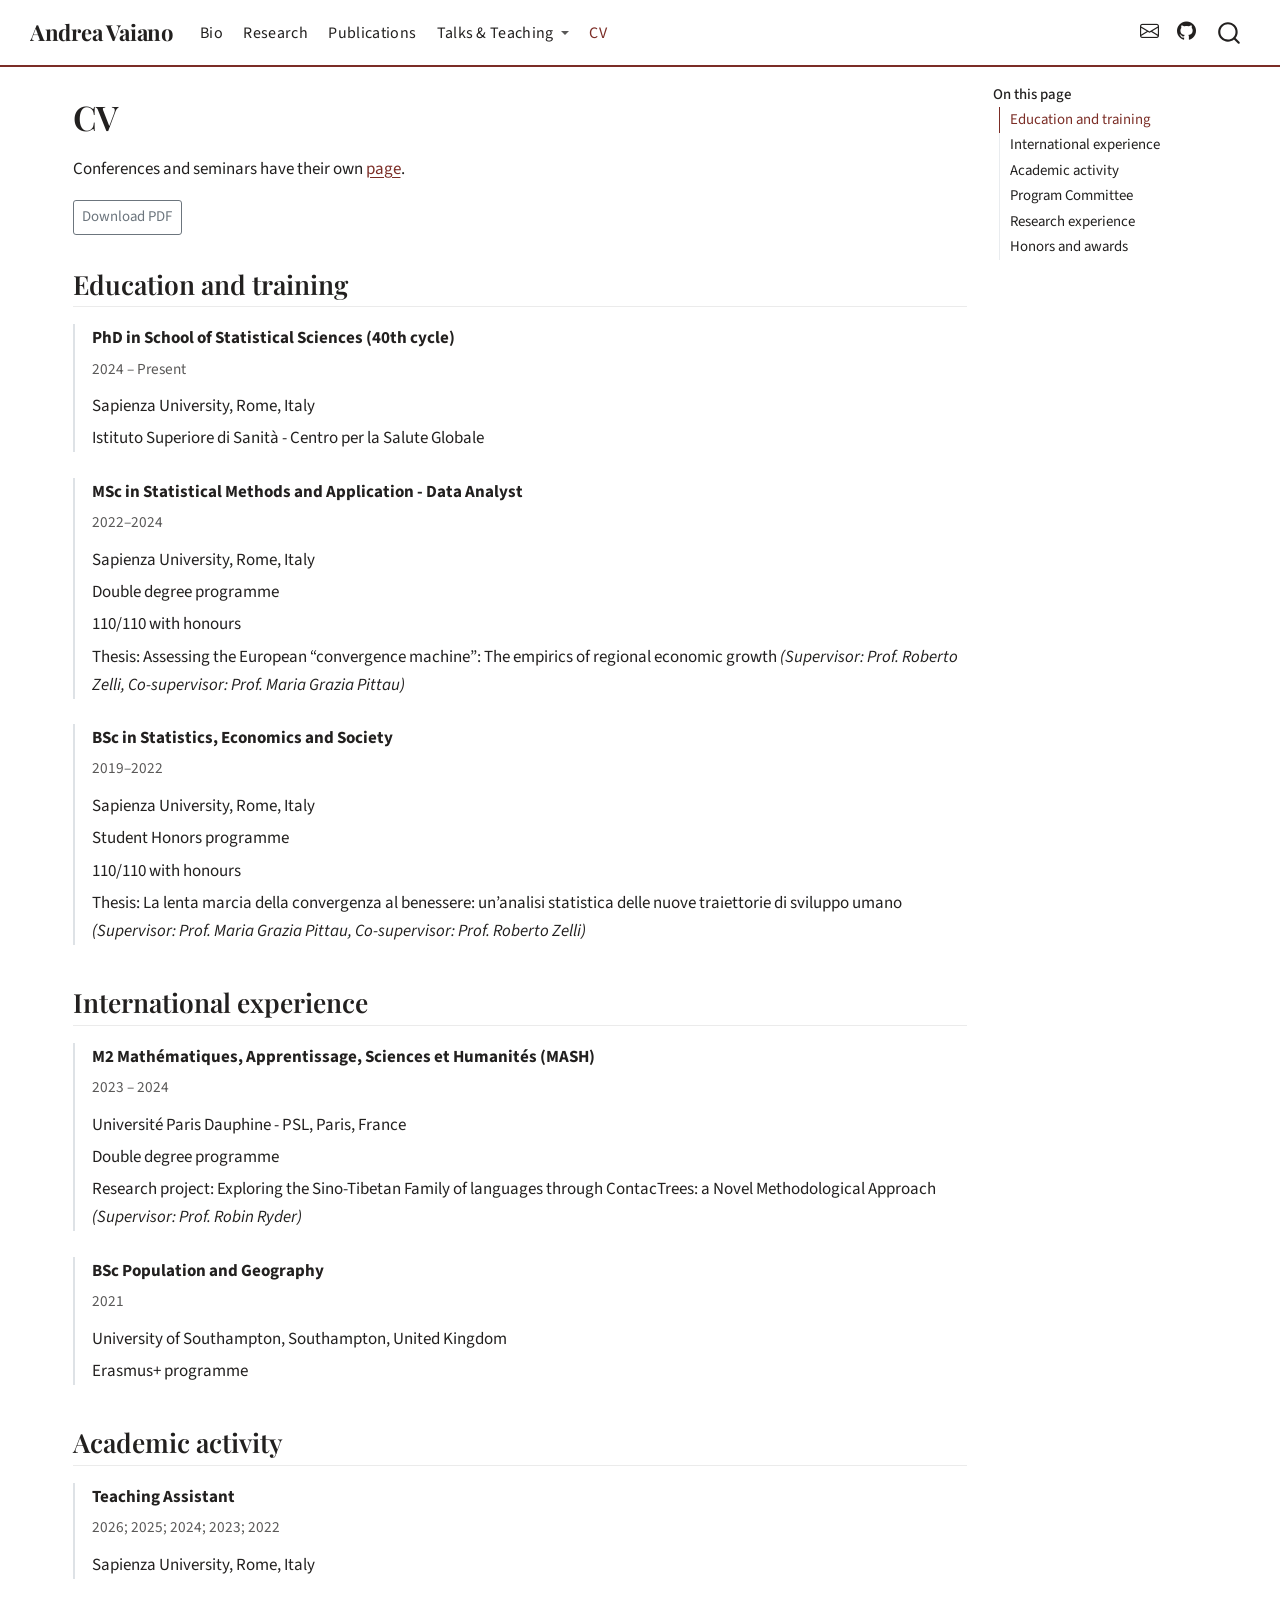
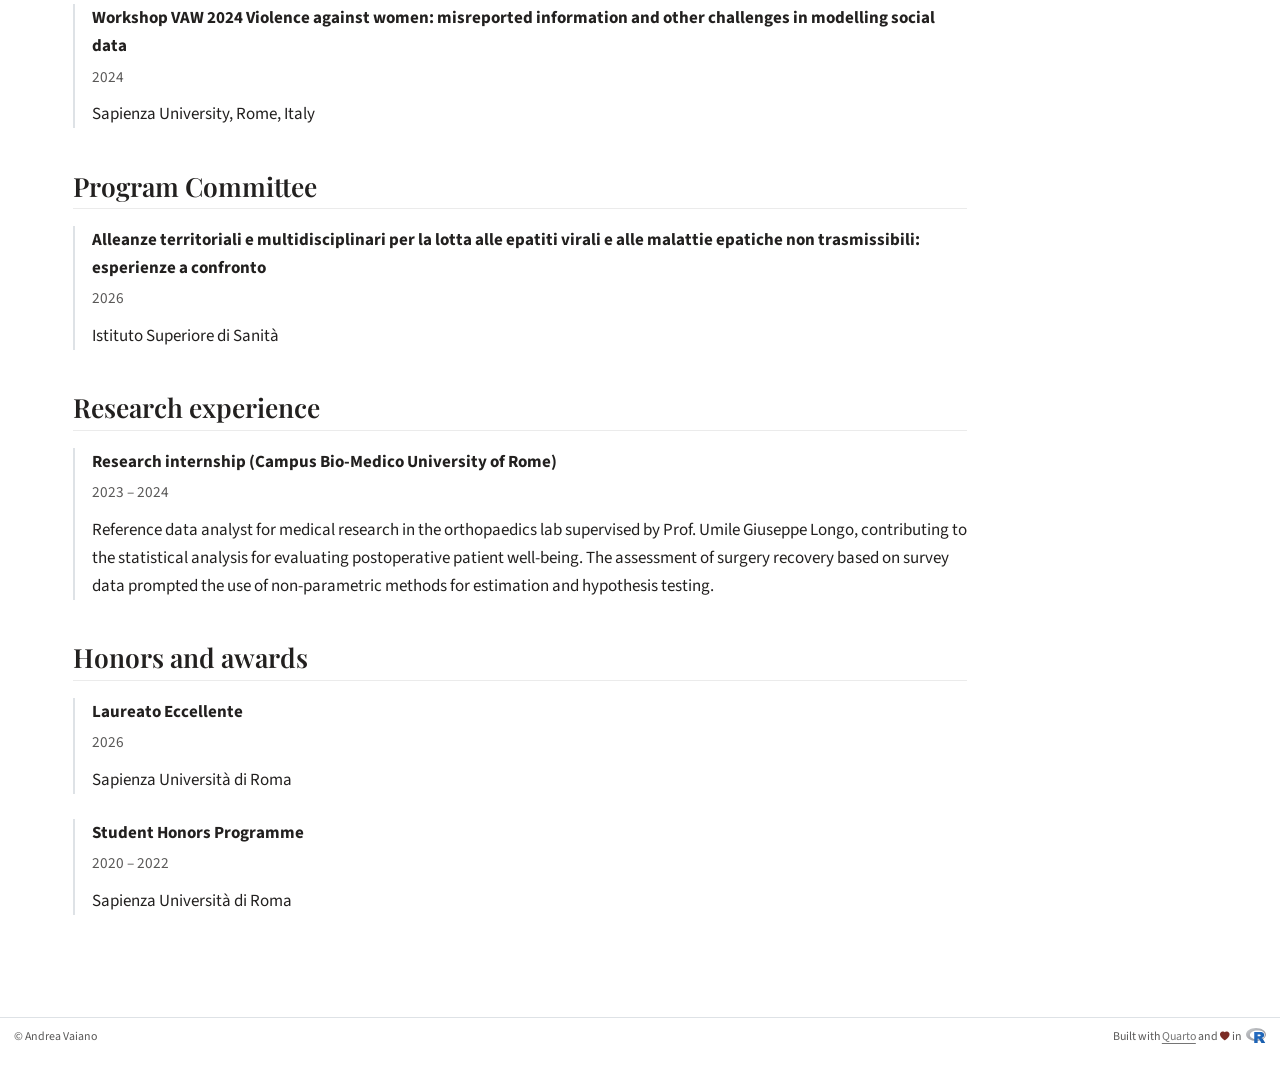
==== commit bf01ca4e: "Built site for gh-pages" ====
--- a/cv.html
+++ b/cv.html
@@ -2,7 +2,7 @@
 <html xmlns="http://www.w3.org/1999/xhtml" lang="en" xml:lang="en"><head>
 
 <meta charset="utf-8">
-<meta name="generator" content="quarto-1.9.37">
+<meta name="generator" content="quarto-1.10.18">
 
 <meta name="viewport" content="width=device-width, initial-scale=1.0, user-scalable=yes">
 
@@ -12,10 +12,13 @@
 /* Default styles provided by pandoc.
 ** See https://pandoc.org/MANUAL.html#variables-for-html for config info.
 */
-code{white-space: pre-wrap;}
 span.smallcaps{font-variant: small-caps;}
-div.columns{display: flex; gap: min(4vw, 1.5em);}
-div.column{flex: auto; overflow-x: auto;}
+div.columns{display: flex; gap: 1.5em;}
+div.column{flex: auto;}
+@media screen {
+div.columns{gap: min(4vw, 1.5em);}
+div.column{overflow-x: auto;}
+}
 div.hanging-indent{margin-left: 1.5em; text-indent: -1.5em;}
 ul.task-list{list-style: none;}
 ul.task-list li input[type="checkbox"] {
@@ -39,10 +42,10 @@
 <script src="site_libs/quarto-html/tippy.umd.min.js"></script>
 <script src="site_libs/quarto-html/anchor.min.js"></script>
 <link href="site_libs/quarto-html/tippy.css" rel="stylesheet">
-<link href="site_libs/quarto-html/quarto-syntax-highlighting-7f8f88aac4f3542376d5c11b86a4c14d.css" rel="stylesheet" id="quarto-text-highlighting-styles">
+<link href="site_libs/quarto-html/quarto-syntax-highlighting-64a204ab8560d761af7679ceaba22944.css" rel="stylesheet" id="quarto-text-highlighting-styles">
 <script src="site_libs/bootstrap/bootstrap.min.js"></script>
 <link href="site_libs/bootstrap/bootstrap-icons.css" rel="stylesheet">
-<link href="site_libs/bootstrap/bootstrap-4d39a0b7a524b944af52eb1f15d9a8ce.min.css" rel="stylesheet" append-hash="true" id="quarto-bootstrap" data-mode="light">
+<link href="site_libs/bootstrap/bootstrap-892c54557edd4dcbb7cb47eea2c2e9ff.min.css" rel="stylesheet" append-hash="true" id="quarto-bootstrap" data-mode="light">
 <script id="quarto-search-options" type="application/json">{
   "location": "navbar",
   "copy-button": false,
--- a/site_libs/quarto-html/quarto-syntax-highlighting-64a204ab8560d761af7679ceaba22944.css
+++ b/site_libs/quarto-html/quarto-syntax-highlighting-64a204ab8560d761af7679ceaba22944.css
@@ -0,0 +1,236 @@
+/* quarto syntax highlight colors */
+:root {
+  --quarto-hl-ot-color: #003B4F;
+  --quarto-hl-at-color: #657422;
+  --quarto-hl-ss-color: #20794D;
+  --quarto-hl-an-color: #5E5E5E;
+  --quarto-hl-fu-color: #4758AB;
+  --quarto-hl-st-color: #20794D;
+  --quarto-hl-cf-color: #003B4F;
+  --quarto-hl-op-color: #5E5E5E;
+  --quarto-hl-er-color: #AD0000;
+  --quarto-hl-bn-color: #AD0000;
+  --quarto-hl-al-color: #AD0000;
+  --quarto-hl-va-color: #111111;
+  --quarto-hl-bu-color: inherit;
+  --quarto-hl-ex-color: inherit;
+  --quarto-hl-pp-color: #AD0000;
+  --quarto-hl-in-color: #5E5E5E;
+  --quarto-hl-vs-color: #20794D;
+  --quarto-hl-wa-color: #5E5E5E;
+  --quarto-hl-do-color: #5E5E5E;
+  --quarto-hl-im-color: #00769E;
+  --quarto-hl-ch-color: #20794D;
+  --quarto-hl-dt-color: #AD0000;
+  --quarto-hl-fl-color: #AD0000;
+  --quarto-hl-co-color: #5E5E5E;
+  --quarto-hl-cv-color: #5E5E5E;
+  --quarto-hl-cn-color: #8f5902;
+  --quarto-hl-sc-color: #5E5E5E;
+  --quarto-hl-dv-color: #AD0000;
+  --quarto-hl-kw-color: #003B4F;
+}
+
+/* other quarto variables */
+:root {
+  --quarto-font-monospace: SFMono-Regular, Menlo, Monaco, Consolas, "Liberation Mono", "Courier New", monospace;
+}
+
+/* syntax highlight based on Pandoc's rules */
+pre > code.sourceCode > span {
+  color: #003B4F;
+}
+
+code.sourceCode > span {
+  color: #003B4F;
+}
+
+div.sourceCode,
+div.sourceCode pre.sourceCode {
+  color: #003B4F;
+}
+
+/* Normal */
+code span {
+  color: #003B4F;
+}
+
+/* Alert */
+code span.al {
+  color: #AD0000;
+  font-style: inherit;
+}
+
+/* Annotation */
+code span.an {
+  color: #5E5E5E;
+  font-style: inherit;
+}
+
+/* Attribute */
+code span.at {
+  color: #657422;
+  font-style: inherit;
+}
+
+/* BaseN */
+code span.bn {
+  color: #AD0000;
+  font-style: inherit;
+}
+
+/* BuiltIn */
+code span.bu {
+  font-style: inherit;
+}
+
+/* ControlFlow */
+code span.cf {
+  color: #003B4F;
+  font-weight: bold;
+  font-style: inherit;
+}
+
+/* Char */
+code span.ch {
+  color: #20794D;
+  font-style: inherit;
+}
+
+/* Constant */
+code span.cn {
+  color: #8f5902;
+  font-style: inherit;
+}
+
+/* Comment */
+code span.co {
+  color: #5E5E5E;
+  font-style: inherit;
+}
+
+/* CommentVar */
+code span.cv {
+  color: #5E5E5E;
+  font-style: italic;
+}
+
+/* Documentation */
+code span.do {
+  color: #5E5E5E;
+  font-style: italic;
+}
+
+/* DataType */
+code span.dt {
+  color: #AD0000;
+  font-style: inherit;
+}
+
+/* DecVal */
+code span.dv {
+  color: #AD0000;
+  font-style: inherit;
+}
+
+/* Error */
+code span.er {
+  color: #AD0000;
+  font-style: inherit;
+}
+
+/* Extension */
+code span.ex {
+  font-style: inherit;
+}
+
+/* Float */
+code span.fl {
+  color: #AD0000;
+  font-style: inherit;
+}
+
+/* Function */
+code span.fu {
+  color: #4758AB;
+  font-style: inherit;
+}
+
+/* Import */
+code span.im {
+  color: #00769E;
+  font-style: inherit;
+}
+
+/* Information */
+code span.in {
+  color: #5E5E5E;
+  font-style: inherit;
+}
+
+/* Keyword */
+code span.kw {
+  color: #003B4F;
+  font-weight: bold;
+  font-style: inherit;
+}
+
+/* Operator */
+code span.op {
+  color: #5E5E5E;
+  font-style: inherit;
+}
+
+/* Other */
+code span.ot {
+  color: #003B4F;
+  font-style: inherit;
+}
+
+/* Preprocessor */
+code span.pp {
+  color: #AD0000;
+  font-style: inherit;
+}
+
+/* SpecialChar */
+code span.sc {
+  color: #5E5E5E;
+  font-style: inherit;
+}
+
+/* SpecialString */
+code span.ss {
+  color: #20794D;
+  font-style: inherit;
+}
+
+/* String */
+code span.st {
+  color: #20794D;
+  font-style: inherit;
+}
+
+/* Variable */
+code span.va {
+  color: #111111;
+  font-style: inherit;
+}
+
+/* VerbatimString */
+code span.vs {
+  color: #20794D;
+  font-style: inherit;
+}
+
+/* Warning */
+code span.wa {
+  color: #5E5E5E;
+  font-style: italic;
+}
+
+.prevent-inlining {
+  content: "</";
+}
+
+/*# sourceMappingURL=9d8d5bb603a83b8298b89080a598c93b.css.map */
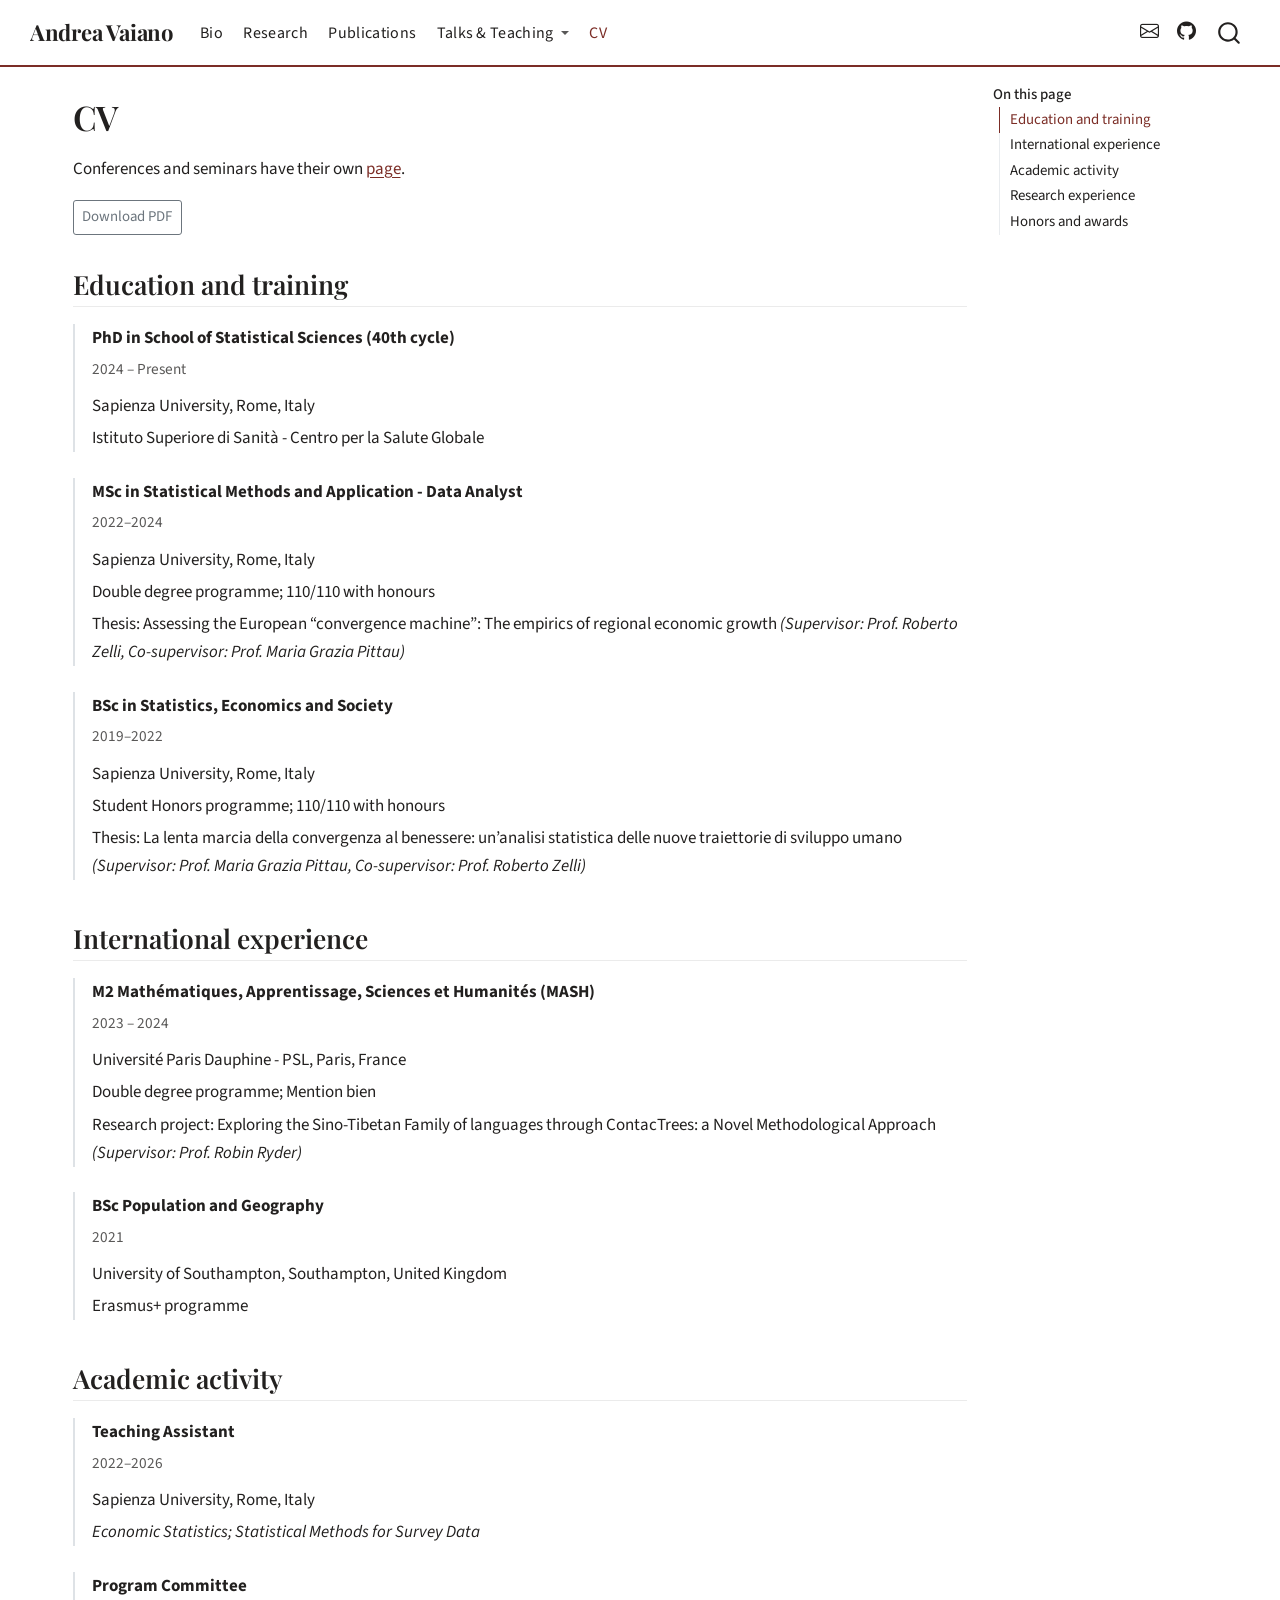
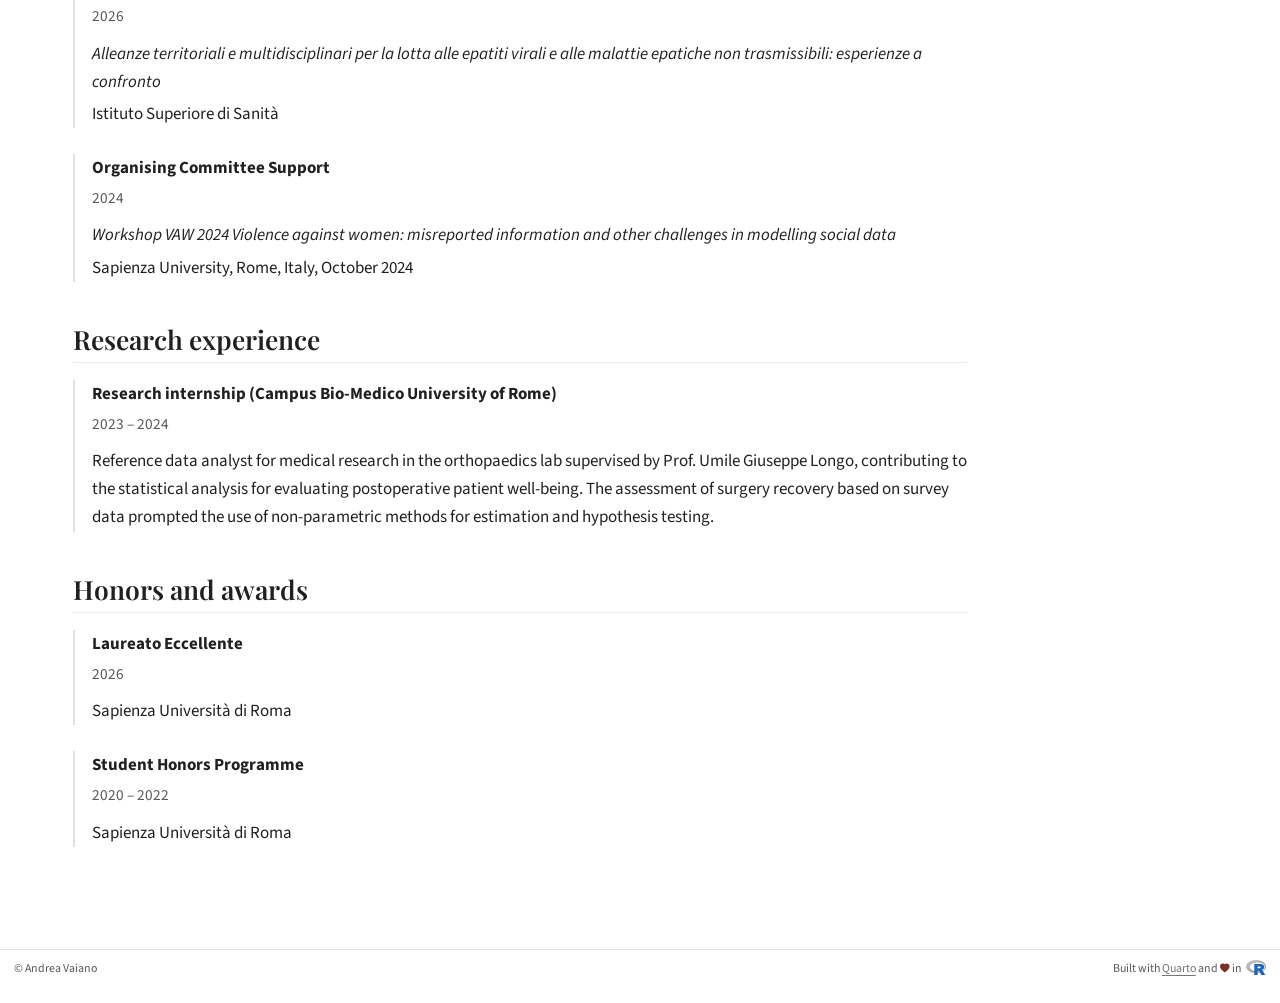
==== commit c6aecdb7: "Built site for gh-pages" ====
--- a/cv.html
+++ b/cv.html
@@ -2,7 +2,7 @@
 <html xmlns="http://www.w3.org/1999/xhtml" lang="en" xml:lang="en"><head>
 
 <meta charset="utf-8">
-<meta name="generator" content="quarto-1.10.18">
+<meta name="generator" content="quarto-1.10.19">
 
 <meta name="viewport" content="width=device-width, initial-scale=1.0, user-scalable=yes">
 
@@ -42,10 +42,10 @@
 <script src="site_libs/quarto-html/tippy.umd.min.js"></script>
 <script src="site_libs/quarto-html/anchor.min.js"></script>
 <link href="site_libs/quarto-html/tippy.css" rel="stylesheet">
-<link href="site_libs/quarto-html/quarto-syntax-highlighting-64a204ab8560d761af7679ceaba22944.css" rel="stylesheet" id="quarto-text-highlighting-styles">
+<link href="site_libs/quarto-html/quarto-syntax-highlighting-bf27225e3a48a9273f3daa8f8e829971.css" rel="stylesheet" id="quarto-text-highlighting-styles">
 <script src="site_libs/bootstrap/bootstrap.min.js"></script>
 <link href="site_libs/bootstrap/bootstrap-icons.css" rel="stylesheet">
-<link href="site_libs/bootstrap/bootstrap-892c54557edd4dcbb7cb47eea2c2e9ff.min.css" rel="stylesheet" append-hash="true" id="quarto-bootstrap" data-mode="light">
+<link href="site_libs/bootstrap/bootstrap-d2d81a129b02023cb3d90fd2b302c903.min.css" rel="stylesheet" append-hash="true" id="quarto-bootstrap" data-mode="light">
 <script id="quarto-search-options" type="application/json">{
   "location": "navbar",
   "copy-button": false,
@@ -161,7 +161,6 @@
   <li><a href="#education-and-training" id="toc-education-and-training" class="nav-link active" data-scroll-target="#education-and-training">Education and training</a></li>
   <li><a href="#international-experience" id="toc-international-experience" class="nav-link" data-scroll-target="#international-experience">International experience</a></li>
   <li><a href="#academic-activity" id="toc-academic-activity" class="nav-link" data-scroll-target="#academic-activity">Academic activity</a></li>
-  <li><a href="#program-committee" id="toc-program-committee" class="nav-link" data-scroll-target="#program-committee">Program Committee</a></li>
   <li><a href="#research-experience" id="toc-research-experience" class="nav-link" data-scroll-target="#research-experience">Research experience</a></li>
   <li><a href="#honors-and-awards" id="toc-honors-and-awards" class="nav-link" data-scroll-target="#honors-and-awards">Honors and awards</a></li>
   </ul>
@@ -204,16 +203,14 @@
 <p><strong>MSc in Statistical Methods and Application - Data Analyst</strong></p>
 <p>2022–2024</p>
 <p>Sapienza University, Rome, Italy</p>
-<p>Double degree programme</p>
-<p>110/110 with honours</p>
+<p>Double degree programme; 110/110 with honours</p>
 <p>Thesis: Assessing the European “convergence machine”: The empirics of regional economic growth <em>(Supervisor: Prof.&nbsp;Roberto Zelli, Co-supervisor: Prof.&nbsp;Maria Grazia Pittau)</em></p>
 </div>
 <div class="entry">
 <p><strong>BSc in Statistics, Economics and Society</strong></p>
 <p>2019–2022</p>
 <p>Sapienza University, Rome, Italy</p>
-<p>Student Honors programme</p>
-<p>110/110 with honours</p>
+<p>Student Honors programme; 110/110 with honours</p>
 <p>Thesis: La lenta marcia della convergenza al benessere: un’analisi statistica delle nuove traiettorie di sviluppo umano <em>(Supervisor: Prof.&nbsp;Maria Grazia Pittau, Co-supervisor: Prof.&nbsp;Roberto Zelli)</em></p>
 </div>
 </section>
@@ -223,7 +220,7 @@
 <p><strong>M2 Mathématiques, Apprentissage, Sciences et Humanités (MASH)</strong></p>
 <p>2023 – 2024</p>
 <p>Université Paris Dauphine - PSL, Paris, France</p>
-<p>Double degree programme</p>
+<p>Double degree programme; Mention bien</p>
 <p>Research project: Exploring the Sino-Tibetan Family of languages through ContacTrees: a Novel Methodological Approach <em>(Supervisor: Prof.&nbsp;Robin Ryder)</em></p>
 </div>
 <div class="entry">
@@ -237,21 +234,21 @@
 <h2 class="anchored" data-anchor-id="academic-activity">Academic activity</h2>
 <div class="entry">
 <p><strong>Teaching Assistant</strong></p>
-<p>2026; 2025; 2024; 2023; 2022</p>
+<p>2022–2026</p>
 <p>Sapienza University, Rome, Italy</p>
-</div>
-<div class="entry">
-<p><strong>Workshop VAW 2024 Violence against women: misreported information and other challenges in modelling social data</strong></p>
+<p><em>Economic Statistics; Statistical Methods for Survey Data</em></p>
+</div>
+<div class="entry">
+<p><strong>Program Committee</strong></p>
+<p>2026</p>
+<p><em>Alleanze territoriali e multidisciplinari per la lotta alle epatiti virali e alle malattie epatiche non trasmissibili: esperienze a confronto</em></p>
+<p>Istituto Superiore di Sanità</p>
+</div>
+<div class="entry">
+<p><strong>Organising Committee Support</strong></p>
 <p>2024</p>
-<p>Sapienza University, Rome, Italy</p>
-</div>
-</section>
-<section id="program-committee" class="level2">
-<h2 class="anchored" data-anchor-id="program-committee">Program Committee</h2>
-<div class="entry">
-<p><strong>Alleanze territoriali e multidisciplinari per la lotta alle epatiti virali e alle malattie epatiche non trasmissibili: esperienze a confronto</strong></p>
-<p>2026</p>
-<p>Istituto Superiore di Sanità</p>
+<p><em>Workshop VAW 2024 Violence against women: misreported information and other challenges in modelling social data</em></p>
+<p>Sapienza University, Rome, Italy, October 2024</p>
 </div>
 </section>
 <section id="research-experience" class="level2">
--- a/site_libs/quarto-html/quarto-syntax-highlighting-bf27225e3a48a9273f3daa8f8e829971.css
+++ b/site_libs/quarto-html/quarto-syntax-highlighting-bf27225e3a48a9273f3daa8f8e829971.css
@@ -0,0 +1,236 @@
+/* quarto syntax highlight colors */
+:root {
+  --quarto-hl-ot-color: #003B4F;
+  --quarto-hl-at-color: #657422;
+  --quarto-hl-ss-color: #20794D;
+  --quarto-hl-an-color: #5E5E5E;
+  --quarto-hl-fu-color: #4758AB;
+  --quarto-hl-st-color: #20794D;
+  --quarto-hl-cf-color: #003B4F;
+  --quarto-hl-op-color: #5E5E5E;
+  --quarto-hl-er-color: #AD0000;
+  --quarto-hl-bn-color: #AD0000;
+  --quarto-hl-al-color: #AD0000;
+  --quarto-hl-va-color: #111111;
+  --quarto-hl-bu-color: inherit;
+  --quarto-hl-ex-color: inherit;
+  --quarto-hl-pp-color: #AD0000;
+  --quarto-hl-in-color: #5E5E5E;
+  --quarto-hl-vs-color: #20794D;
+  --quarto-hl-wa-color: #5E5E5E;
+  --quarto-hl-do-color: #5E5E5E;
+  --quarto-hl-im-color: #00769E;
+  --quarto-hl-ch-color: #20794D;
+  --quarto-hl-dt-color: #AD0000;
+  --quarto-hl-fl-color: #AD0000;
+  --quarto-hl-co-color: #5E5E5E;
+  --quarto-hl-cv-color: #5E5E5E;
+  --quarto-hl-cn-color: #8f5902;
+  --quarto-hl-sc-color: #5E5E5E;
+  --quarto-hl-dv-color: #AD0000;
+  --quarto-hl-kw-color: #003B4F;
+}
+
+/* other quarto variables */
+:root {
+  --quarto-font-monospace: SFMono-Regular, Menlo, Monaco, Consolas, "Liberation Mono", "Courier New", monospace;
+}
+
+/* syntax highlight based on Pandoc's rules */
+pre > code.sourceCode > span {
+  color: #003B4F;
+}
+
+code.sourceCode > span {
+  color: #003B4F;
+}
+
+div.sourceCode,
+div.sourceCode pre.sourceCode {
+  color: #003B4F;
+}
+
+/* Normal */
+code span {
+  color: #003B4F;
+}
+
+/* Alert */
+code span.al {
+  color: #AD0000;
+  font-style: inherit;
+}
+
+/* Annotation */
+code span.an {
+  color: #5E5E5E;
+  font-style: inherit;
+}
+
+/* Attribute */
+code span.at {
+  color: #657422;
+  font-style: inherit;
+}
+
+/* BaseN */
+code span.bn {
+  color: #AD0000;
+  font-style: inherit;
+}
+
+/* BuiltIn */
+code span.bu {
+  font-style: inherit;
+}
+
+/* ControlFlow */
+code span.cf {
+  color: #003B4F;
+  font-weight: bold;
+  font-style: inherit;
+}
+
+/* Char */
+code span.ch {
+  color: #20794D;
+  font-style: inherit;
+}
+
+/* Constant */
+code span.cn {
+  color: #8f5902;
+  font-style: inherit;
+}
+
+/* Comment */
+code span.co {
+  color: #5E5E5E;
+  font-style: inherit;
+}
+
+/* CommentVar */
+code span.cv {
+  color: #5E5E5E;
+  font-style: italic;
+}
+
+/* Documentation */
+code span.do {
+  color: #5E5E5E;
+  font-style: italic;
+}
+
+/* DataType */
+code span.dt {
+  color: #AD0000;
+  font-style: inherit;
+}
+
+/* DecVal */
+code span.dv {
+  color: #AD0000;
+  font-style: inherit;
+}
+
+/* Error */
+code span.er {
+  color: #AD0000;
+  font-style: inherit;
+}
+
+/* Extension */
+code span.ex {
+  font-style: inherit;
+}
+
+/* Float */
+code span.fl {
+  color: #AD0000;
+  font-style: inherit;
+}
+
+/* Function */
+code span.fu {
+  color: #4758AB;
+  font-style: inherit;
+}
+
+/* Import */
+code span.im {
+  color: #00769E;
+  font-style: inherit;
+}
+
+/* Information */
+code span.in {
+  color: #5E5E5E;
+  font-style: inherit;
+}
+
+/* Keyword */
+code span.kw {
+  color: #003B4F;
+  font-weight: bold;
+  font-style: inherit;
+}
+
+/* Operator */
+code span.op {
+  color: #5E5E5E;
+  font-style: inherit;
+}
+
+/* Other */
+code span.ot {
+  color: #003B4F;
+  font-style: inherit;
+}
+
+/* Preprocessor */
+code span.pp {
+  color: #AD0000;
+  font-style: inherit;
+}
+
+/* SpecialChar */
+code span.sc {
+  color: #5E5E5E;
+  font-style: inherit;
+}
+
+/* SpecialString */
+code span.ss {
+  color: #20794D;
+  font-style: inherit;
+}
+
+/* String */
+code span.st {
+  color: #20794D;
+  font-style: inherit;
+}
+
+/* Variable */
+code span.va {
+  color: #111111;
+  font-style: inherit;
+}
+
+/* VerbatimString */
+code span.vs {
+  color: #20794D;
+  font-style: inherit;
+}
+
+/* Warning */
+code span.wa {
+  color: #5E5E5E;
+  font-style: italic;
+}
+
+.prevent-inlining {
+  content: "</";
+}
+
+/*# sourceMappingURL=8be38f48d34c45af72792cbd699585e7.css.map */
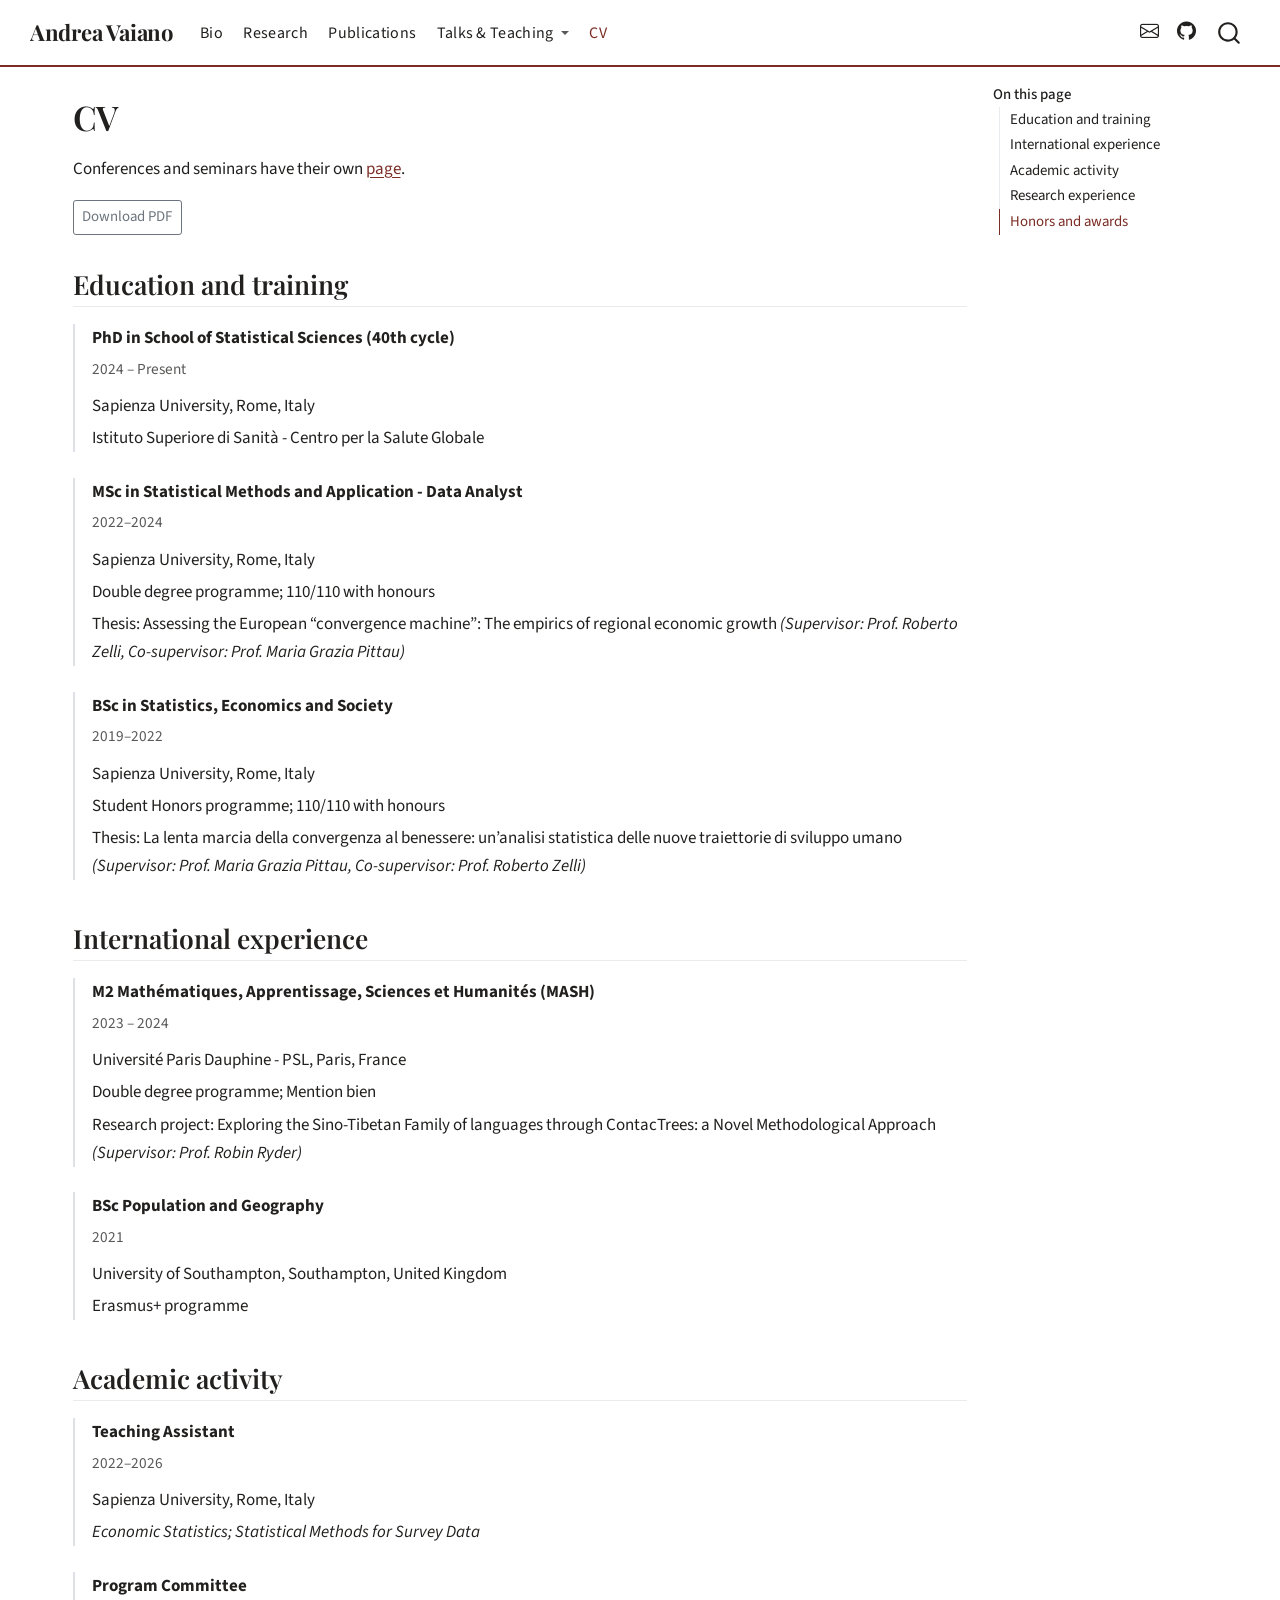
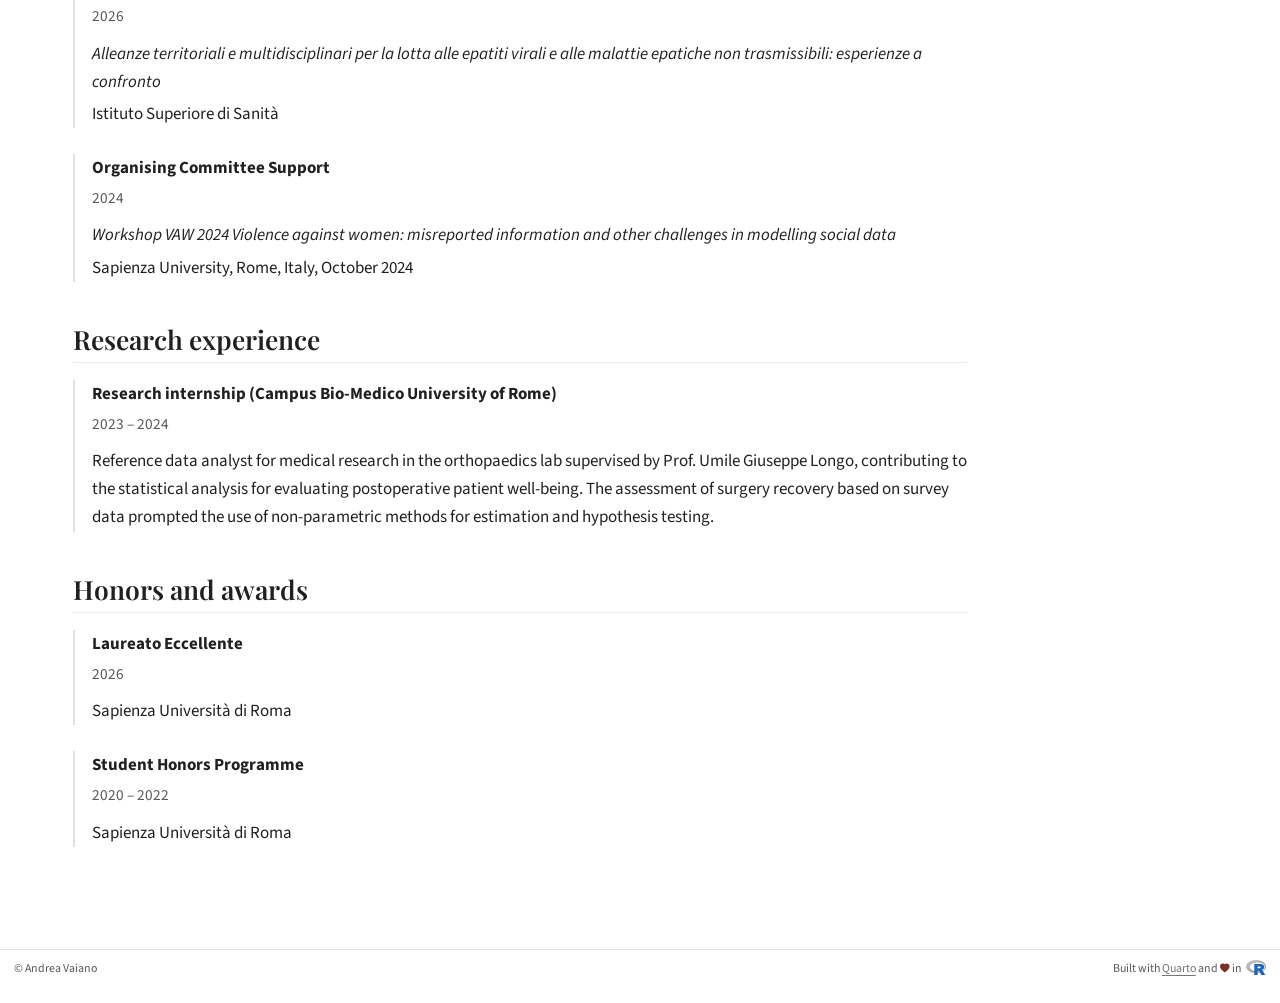
==== commit ba8c6f19: "Built site for gh-pages" ====
--- a/cv.html
+++ b/cv.html
@@ -2,7 +2,7 @@
 <html xmlns="http://www.w3.org/1999/xhtml" lang="en" xml:lang="en"><head>
 
 <meta charset="utf-8">
-<meta name="generator" content="quarto-1.10.19">
+<meta name="generator" content="quarto-1.11.9">
 
 <meta name="viewport" content="width=device-width, initial-scale=1.0, user-scalable=yes">
 
@@ -38,14 +38,15 @@
 <meta name="quarto:offset" content="./">
 <script src="site_libs/quarto-html/quarto.js" type="module"></script>
 <script src="site_libs/quarto-html/tabsets/tabsets.js" type="module"></script>
+<script src="site_libs/quarto-html/scrollable-regions/scrollable-regions.js" type="module"></script>
 <script src="site_libs/quarto-html/popper.min.js"></script>
 <script src="site_libs/quarto-html/tippy.umd.min.js"></script>
 <script src="site_libs/quarto-html/anchor.min.js"></script>
 <link href="site_libs/quarto-html/tippy.css" rel="stylesheet">
-<link href="site_libs/quarto-html/quarto-syntax-highlighting-bf27225e3a48a9273f3daa8f8e829971.css" rel="stylesheet" id="quarto-text-highlighting-styles">
+<link href="site_libs/quarto-html/quarto-syntax-highlighting-63b5708e65d6cd79cd7618c58d0c21e7.css" rel="stylesheet" id="quarto-text-highlighting-styles">
 <script src="site_libs/bootstrap/bootstrap.min.js"></script>
 <link href="site_libs/bootstrap/bootstrap-icons.css" rel="stylesheet">
-<link href="site_libs/bootstrap/bootstrap-d2d81a129b02023cb3d90fd2b302c903.min.css" rel="stylesheet" append-hash="true" id="quarto-bootstrap" data-mode="light">
+<link href="site_libs/bootstrap/bootstrap-5481aba94b20c17d0e6d222d27b492a5.min.css" rel="stylesheet" append-hash="true" id="quarto-bootstrap" data-mode="light">
 <script id="quarto-search-options" type="application/json">{
   "location": "navbar",
   "copy-button": false,
@@ -78,19 +79,18 @@
 <link rel="stylesheet" href="styles.css">
 </head>
 
-<body class="nav-fixed quarto-light">
+<body class="nav-fixed quarto-light"><a id="quarto-skip-link" class="visually-hidden-focusable" href="#quarto-document-content">Skip to main content</a>
 
 <div id="quarto-search-results"></div>
   <header id="quarto-header" class="headroom fixed-top">
-    <nav class="navbar navbar-expand-lg " data-bs-theme="dark">
+    <nav class="navbar navbar-expand-lg " data-bs-theme="dark" aria-label="Site">
       <div class="navbar-container container-fluid">
       <div class="navbar-brand-container mx-auto">
     <a class="navbar-brand" href="./index.html">
     <span class="navbar-title">Andrea Vaiano</span>
     </a>
   </div>
-            <div id="quarto-search" class="" title="Search"></div>
-          <button class="navbar-toggler" type="button" data-bs-toggle="collapse" data-bs-target="#navbarCollapse" aria-controls="navbarCollapse" role="menu" aria-expanded="false" aria-label="Toggle navigation" onclick="if (window.quartoToggleHeadroom) { window.quartoToggleHeadroom(); }">
+          <button class="navbar-toggler" type="button" data-bs-toggle="collapse" data-bs-target="#navbarCollapse" aria-controls="navbarCollapse" aria-expanded="false" aria-label="Toggle navigation" onclick="if (window.quartoToggleHeadroom) { window.quartoToggleHeadroom(); }">
   <span class="navbar-toggler-icon"></span>
 </button>
           <div class="collapse navbar-collapse" id="navbarCollapse">
@@ -146,6 +146,7 @@
           </div> <!-- /navcollapse -->
             <div class="quarto-navbar-tools">
 </div>
+            <div id="quarto-search" class="" title="Search"></div>
       </div> <!-- /container-fluid -->
     </nav>
 </header>
@@ -154,7 +155,7 @@
 <!-- sidebar -->
 <!-- margin-sidebar -->
     <div id="quarto-margin-sidebar" class="sidebar margin-sidebar">
-        <nav id="TOC" role="doc-toc" class="toc-active">
+        <nav id="TOC" role="doc-toc" aria-labelledby="toc-title" class="toc-active">
     <h2 id="toc-title">On this page</h2>
    
   <ul>
@@ -167,7 +168,7 @@
 </nav>
     </div>
 <!-- main -->
-<main class="content column-page-left" id="quarto-document-content">
+<main class="content column-page-left" id="quarto-document-content" tabindex="-1">
 
 <header id="title-block-header" class="quarto-title-block default">
 <div class="quarto-title">
@@ -354,7 +355,8 @@
           return filterRegex.test(href) || localhostRegex.test(href) || mailtoRegex.test(href);
       }
       // Inspect non-navigation links and adorn them if external
-     var links = window.document.querySelectorAll('a[href]:not(.nav-link):not(.navbar-brand):not(.toc-action):not(.sidebar-link):not(.sidebar-item-toggle):not(.pagination-link):not(.no-external):not([aria-hidden]):not(.dropdown-item):not(.quarto-navigation-tool):not(.about-link)');
+      window.quartoDecorateExternalLinks = function (root) {
+     var links = (root || window.document).querySelectorAll('a[href]:not(.nav-link):not(.navbar-brand):not(.toc-action):not(.sidebar-link):not(.sidebar-item-toggle):not(.pagination-link):not(.no-external):not([aria-hidden]):not(.dropdown-item):not(.quarto-navigation-tool):not(.about-link)');
       for (var i=0; i<links.length; i++) {
         const link = links[i];
         if (!isInternal(link.href)) {
@@ -363,8 +365,69 @@
           if (link.dataset.originalHref !== undefined) {
             link.href = link.dataset.originalHref;
           }
-        }
-      }
+          if (!link.classList.contains('no-external-icon')) {
+          }
+        }
+      }
+      };
+      window.quartoDecorateExternalLinks(window.document);
+    // Esc closes the popup (WCAG 1.4.13) and focus leaving both trigger and
+    // popup closes it (WCAG 2.4.11); tippy handles neither for interactive popups.
+    const hideOnEscAndFocusOut = {
+      name: 'hideOnEscAndFocusOut',
+      defaultValue: true,
+      fn(instance) {
+        const dismiss = () => {
+          // A show scheduled by the trigger delay would otherwise reopen it
+          instance.clearDelayTimeouts();
+          instance.hide();
+        };
+        const onKeyDown = (event) => {
+          if (event.key !== 'Escape') {
+            return;
+          }
+          // Keep Esc from also reaching page handlers (e.g. reveal.js overview),
+          // except an open reveal.js slide menu, which Esc should close too.
+          // The menu handles keys only when its keyboard option is on.
+          const menuHandlesEsc = window.Reveal?.getPlugin?.('menu')?.isOpen() &&
+            window.Reveal.getConfig().menu?.keyboard !== false;
+          if (!menuHandlesEsc) {
+            event.stopPropagation();
+          }
+          if (instance.popper.contains(window.document.activeElement)) {
+            // Disabled while refocusing so the focus trigger does not reopen it
+            instance.disable();
+            instance.reference.focus();
+            instance.enable();
+          }
+          dismiss();
+        };
+        const onFocusOut = (event) => {
+          const target = event.relatedTarget;
+          if (target && !instance.reference.contains(target) &&
+              !instance.popper.contains(target)) {
+            dismiss();
+          }
+        };
+        // On the trigger too: a click trigger (code-annotations: select) has no
+        // blur handling. Attached for the instance's lifetime so leaving the
+        // trigger also cancels a show still pending on the trigger delay.
+        instance.reference.addEventListener('focusout', onFocusOut);
+        return {
+          onShow() {
+            window.document.addEventListener('keydown', onKeyDown, true);
+            instance.popper.addEventListener('focusout', onFocusOut);
+          },
+          onHide() {
+            window.document.removeEventListener('keydown', onKeyDown, true);
+            instance.popper.removeEventListener('focusout', onFocusOut);
+          },
+          onDestroy() {
+            instance.reference.removeEventListener('focusout', onFocusOut);
+          },
+        };
+      },
+    };
     function tippyHover(el, contentFn, onTriggerFn, onUntriggerFn) {
       const config = {
         allowHTML: true,
@@ -378,6 +441,7 @@
         interactiveBorder: 10,
         theme: 'quarto',
         placement: 'bottom-start',
+        plugins: [hideOnEscAndFocusOut],
       };
       if (contentFn) {
         config.content = contentFn;
@@ -540,44 +604,54 @@
           const lineIds = lines.map((line) => {
             return targetCell + "-" + line;
           })
-          let top = null;
-          let height = null;
-          let parent = null;
+          // Each band is positioned against its own containing block, which is
+          // not the offsetParent of the lines, so place it from client rects.
+          const placeBand = (band, firstEl, lastEl, codeBlock) => {
+            const container = band.offsetParent;
+            if (container === null) {
+              return;
+            }
+            const containerRect = container.getBoundingClientRect();
+            // Reveal.js scales slides with a transform, so convert client
+            // pixels back to the CSS pixels of the container.
+            const scale = containerRect.height / container.offsetHeight || 1;
+            const firstRect = firstEl.getBoundingClientRect();
+            const lastRect = lastEl.getBoundingClientRect();
+            const top = (firstRect.top - containerRect.top) / scale - container.clientTop + container.scrollTop;
+            const height = (lastRect.bottom - firstRect.top) / scale;
+            band.style.top = top - 2 + "px";
+            band.style.height = height + 4 + "px";
+            if (codeBlock) {
+              // Without the copy button wrapper, the containing block is wider
+              // than the code block, so span the code block explicitly.
+              const blockRect = codeBlock.getBoundingClientRect();
+              band.style.left = (blockRect.left - containerRect.left) / scale - container.clientLeft + container.scrollLeft + "px";
+              band.style.width = blockRect.width / scale + "px";
+            }
+          };
           if (lineIds.length > 0) {
-              //compute the position of the single el (top and bottom and make a div)
-              const el = window.document.getElementById(lineIds[0]);
-              top = el.offsetTop;
-              height = el.offsetHeight;
-              parent = el.parentElement.parentElement;
-            if (lineIds.length > 1) {
-              const lastEl = window.document.getElementById(lineIds[lineIds.length - 1]);
-              const bottom = lastEl.offsetTop + lastEl.offsetHeight;
-              height = bottom - top;
-            }
-            if (top !== null && height !== null && parent !== null) {
-              // cook up a div (if necessary) and position it 
-              let div = window.document.getElementById("code-annotation-line-highlight");
-              if (div === null) {
-                div = window.document.createElement("div");
-                div.setAttribute("id", "code-annotation-line-highlight");
-                div.style.position = 'absolute';
-                parent.appendChild(div);
-              }
-              div.style.top = top - 2 + "px";
-              div.style.height = height + 4 + "px";
-              div.style.left = 0;
-              let gutterDiv = window.document.getElementById("code-annotation-line-highlight-gutter");
-              if (gutterDiv === null) {
-                gutterDiv = window.document.createElement("div");
-                gutterDiv.setAttribute("id", "code-annotation-line-highlight-gutter");
-                gutterDiv.style.position = 'absolute';
-                const codeCell = window.document.getElementById(targetCell);
-                const gutter = codeCell.querySelector('.code-annotation-gutter');
-                gutter.appendChild(gutterDiv);
-              }
-              gutterDiv.style.top = top - 2 + "px";
-              gutterDiv.style.height = height + 4 + "px";
-            }
+            const el = window.document.getElementById(lineIds[0]);
+            const lastEl = window.document.getElementById(lineIds[lineIds.length - 1]);
+            const parent = el.parentElement.parentElement;
+            // cook up a div (if necessary) and position it
+            let div = window.document.getElementById("code-annotation-line-highlight");
+            if (div === null) {
+              div = window.document.createElement("div");
+              div.setAttribute("id", "code-annotation-line-highlight");
+              div.style.position = 'absolute';
+              parent.appendChild(div);
+            }
+            placeBand(div, el, lastEl, parent.closest("div.sourceCode") || parent);
+            let gutterDiv = window.document.getElementById("code-annotation-line-highlight-gutter");
+            if (gutterDiv === null) {
+              gutterDiv = window.document.createElement("div");
+              gutterDiv.setAttribute("id", "code-annotation-line-highlight-gutter");
+              gutterDiv.style.position = 'absolute';
+              const codeCell = window.document.getElementById(targetCell);
+              const gutter = codeCell.querySelector('.code-annotation-gutter');
+              gutter.appendChild(gutterDiv);
+            }
+            placeBand(gutterDiv, el, lastEl);
             selectedAnnoteEl = annoteEl;
           }
         };
@@ -676,6 +750,9 @@
     }
   });
   </script>
+  <script type="application/javascript">
+  window.quartoScrollableRegionsLabels = {"code":"Scrollable code","output":"Scrollable output"};
+  </script>
 </div> <!-- /content -->
 <footer class="footer">
   <div class="nav-footer">
--- a/site_libs/quarto-html/quarto-syntax-highlighting-63b5708e65d6cd79cd7618c58d0c21e7.css
+++ b/site_libs/quarto-html/quarto-syntax-highlighting-63b5708e65d6cd79cd7618c58d0c21e7.css
@@ -0,0 +1,236 @@
+/* quarto syntax highlight colors */
+:root {
+  --quarto-hl-ot-color: #003B4F;
+  --quarto-hl-at-color: #657422;
+  --quarto-hl-ss-color: #20794D;
+  --quarto-hl-an-color: #5E5E5E;
+  --quarto-hl-fu-color: #4758AB;
+  --quarto-hl-st-color: #20794D;
+  --quarto-hl-cf-color: #003B4F;
+  --quarto-hl-op-color: #5E5E5E;
+  --quarto-hl-er-color: #AD0000;
+  --quarto-hl-bn-color: #AD0000;
+  --quarto-hl-al-color: #AD0000;
+  --quarto-hl-va-color: #111111;
+  --quarto-hl-bu-color: inherit;
+  --quarto-hl-ex-color: inherit;
+  --quarto-hl-pp-color: #AD0000;
+  --quarto-hl-in-color: #5E5E5E;
+  --quarto-hl-vs-color: #20794D;
+  --quarto-hl-wa-color: #5E5E5E;
+  --quarto-hl-do-color: #5E5E5E;
+  --quarto-hl-im-color: #00769E;
+  --quarto-hl-ch-color: #20794D;
+  --quarto-hl-dt-color: #AD0000;
+  --quarto-hl-fl-color: #AD0000;
+  --quarto-hl-co-color: #5E5E5E;
+  --quarto-hl-cv-color: #5E5E5E;
+  --quarto-hl-cn-color: #8f5902;
+  --quarto-hl-sc-color: #5E5E5E;
+  --quarto-hl-dv-color: #AD0000;
+  --quarto-hl-kw-color: #003B4F;
+}
+
+/* other quarto variables */
+:root {
+  --quarto-font-monospace: SFMono-Regular, Menlo, Monaco, Consolas, "Liberation Mono", "Courier New", monospace;
+}
+
+/* syntax highlight based on Pandoc's rules */
+pre > code.sourceCode > span {
+  color: #003B4F;
+}
+
+code.sourceCode > span {
+  color: #003B4F;
+}
+
+div.sourceCode,
+div.sourceCode pre.sourceCode {
+  color: #003B4F;
+}
+
+/* Normal */
+code span {
+  color: #003B4F;
+}
+
+/* Alert */
+code span.al {
+  color: #AD0000;
+  font-style: inherit;
+}
+
+/* Annotation */
+code span.an {
+  color: #5E5E5E;
+  font-style: inherit;
+}
+
+/* Attribute */
+code span.at {
+  color: #657422;
+  font-style: inherit;
+}
+
+/* BaseN */
+code span.bn {
+  color: #AD0000;
+  font-style: inherit;
+}
+
+/* BuiltIn */
+code span.bu {
+  font-style: inherit;
+}
+
+/* ControlFlow */
+code span.cf {
+  color: #003B4F;
+  font-weight: bold;
+  font-style: inherit;
+}
+
+/* Char */
+code span.ch {
+  color: #20794D;
+  font-style: inherit;
+}
+
+/* Constant */
+code span.cn {
+  color: #8f5902;
+  font-style: inherit;
+}
+
+/* Comment */
+code span.co {
+  color: #5E5E5E;
+  font-style: inherit;
+}
+
+/* CommentVar */
+code span.cv {
+  color: #5E5E5E;
+  font-style: italic;
+}
+
+/* Documentation */
+code span.do {
+  color: #5E5E5E;
+  font-style: italic;
+}
+
+/* DataType */
+code span.dt {
+  color: #AD0000;
+  font-style: inherit;
+}
+
+/* DecVal */
+code span.dv {
+  color: #AD0000;
+  font-style: inherit;
+}
+
+/* Error */
+code span.er {
+  color: #AD0000;
+  font-style: inherit;
+}
+
+/* Extension */
+code span.ex {
+  font-style: inherit;
+}
+
+/* Float */
+code span.fl {
+  color: #AD0000;
+  font-style: inherit;
+}
+
+/* Function */
+code span.fu {
+  color: #4758AB;
+  font-style: inherit;
+}
+
+/* Import */
+code span.im {
+  color: #00769E;
+  font-style: inherit;
+}
+
+/* Information */
+code span.in {
+  color: #5E5E5E;
+  font-style: inherit;
+}
+
+/* Keyword */
+code span.kw {
+  color: #003B4F;
+  font-weight: bold;
+  font-style: inherit;
+}
+
+/* Operator */
+code span.op {
+  color: #5E5E5E;
+  font-style: inherit;
+}
+
+/* Other */
+code span.ot {
+  color: #003B4F;
+  font-style: inherit;
+}
+
+/* Preprocessor */
+code span.pp {
+  color: #AD0000;
+  font-style: inherit;
+}
+
+/* SpecialChar */
+code span.sc {
+  color: #5E5E5E;
+  font-style: inherit;
+}
+
+/* SpecialString */
+code span.ss {
+  color: #20794D;
+  font-style: inherit;
+}
+
+/* String */
+code span.st {
+  color: #20794D;
+  font-style: inherit;
+}
+
+/* Variable */
+code span.va {
+  color: #111111;
+  font-style: inherit;
+}
+
+/* VerbatimString */
+code span.vs {
+  color: #20794D;
+  font-style: inherit;
+}
+
+/* Warning */
+code span.wa {
+  color: #5E5E5E;
+  font-style: italic;
+}
+
+.prevent-inlining {
+  content: "</";
+}
+
+/*# sourceMappingURL=054cc16b9e9817627be6994582d2ffb5.css.map */
